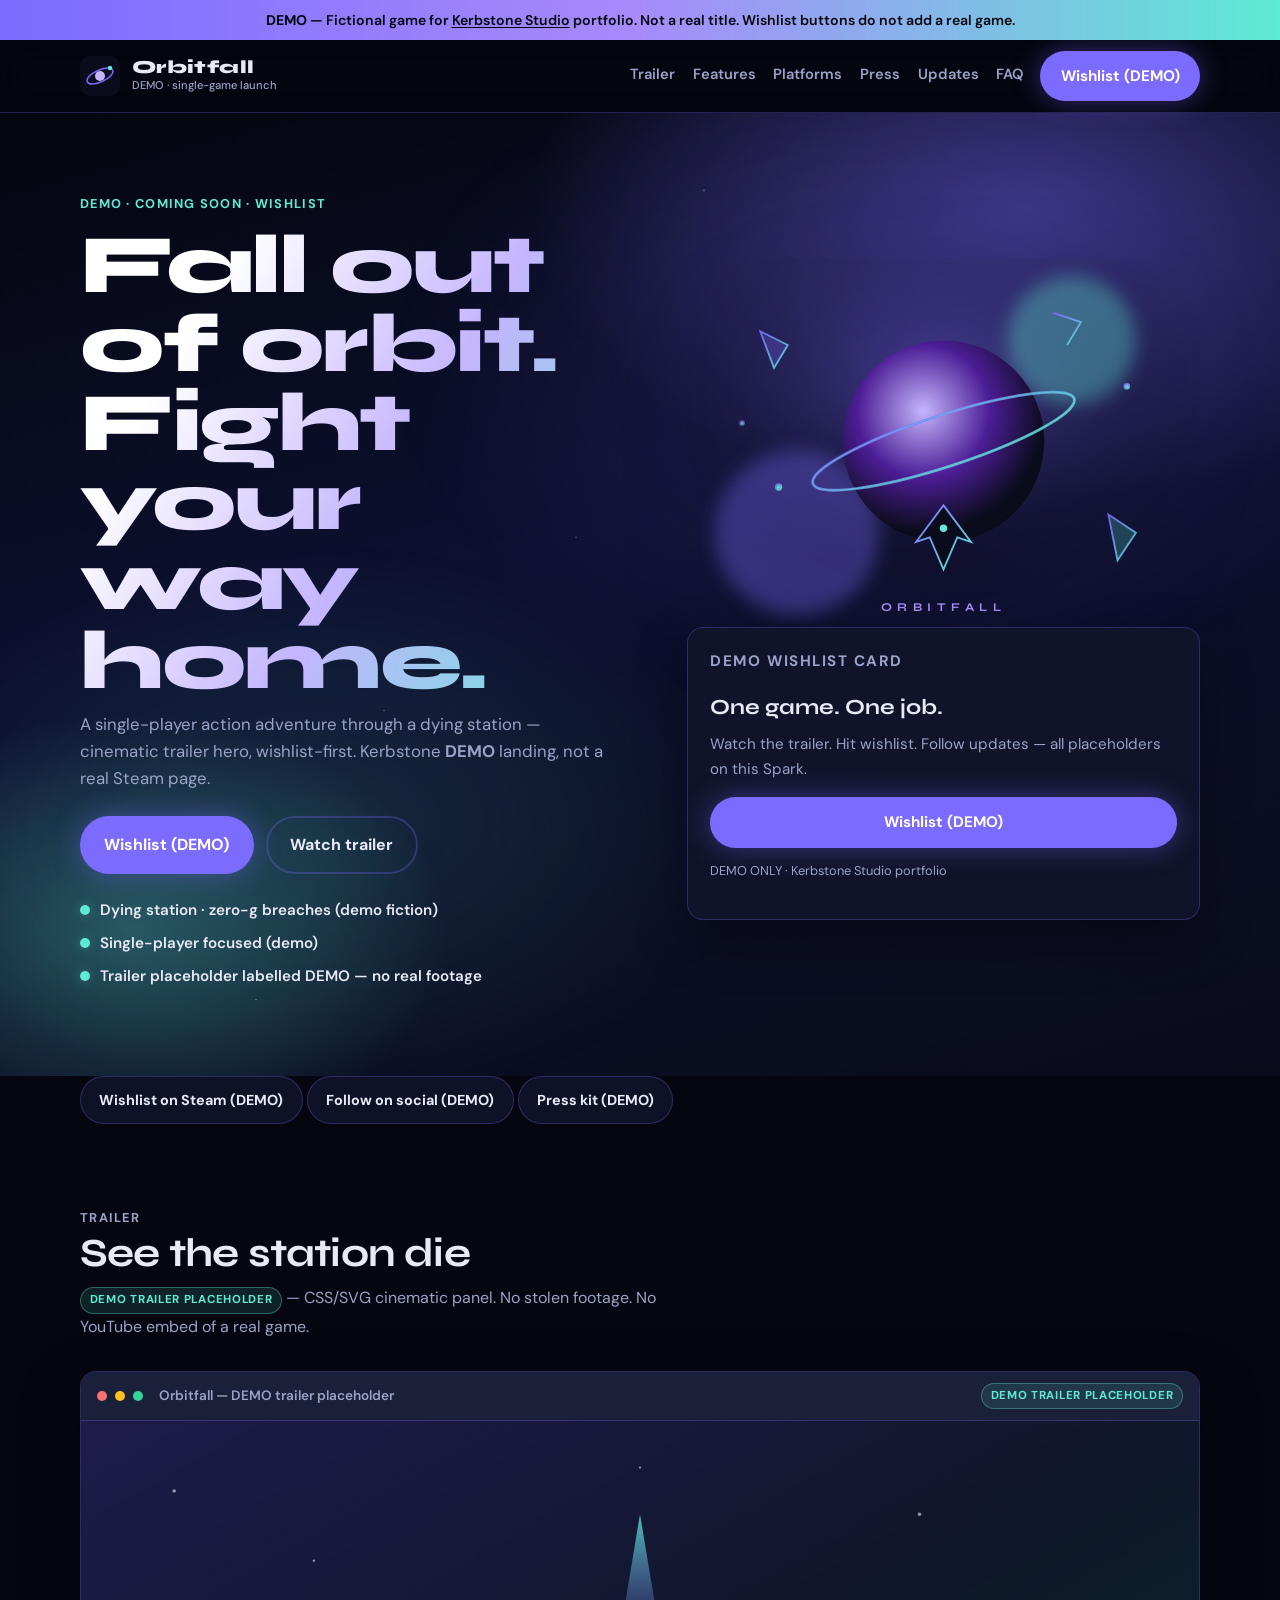
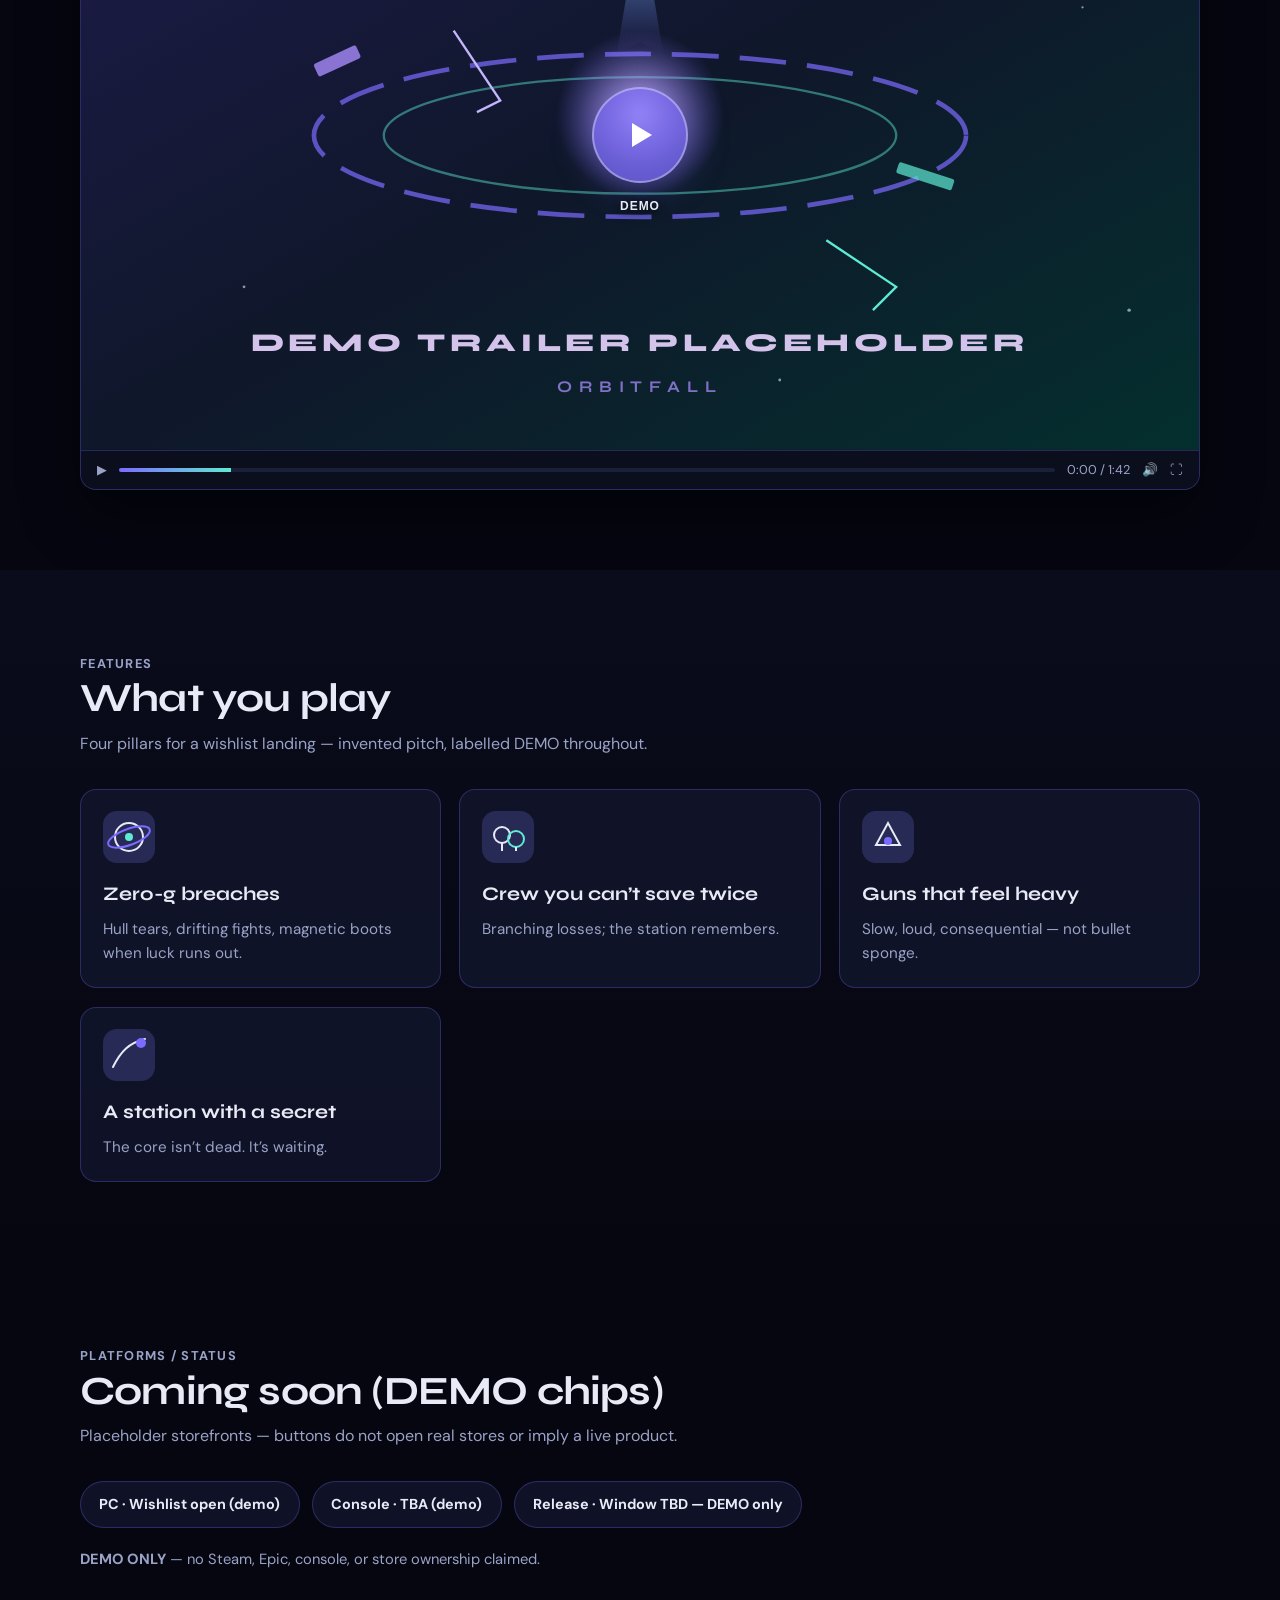
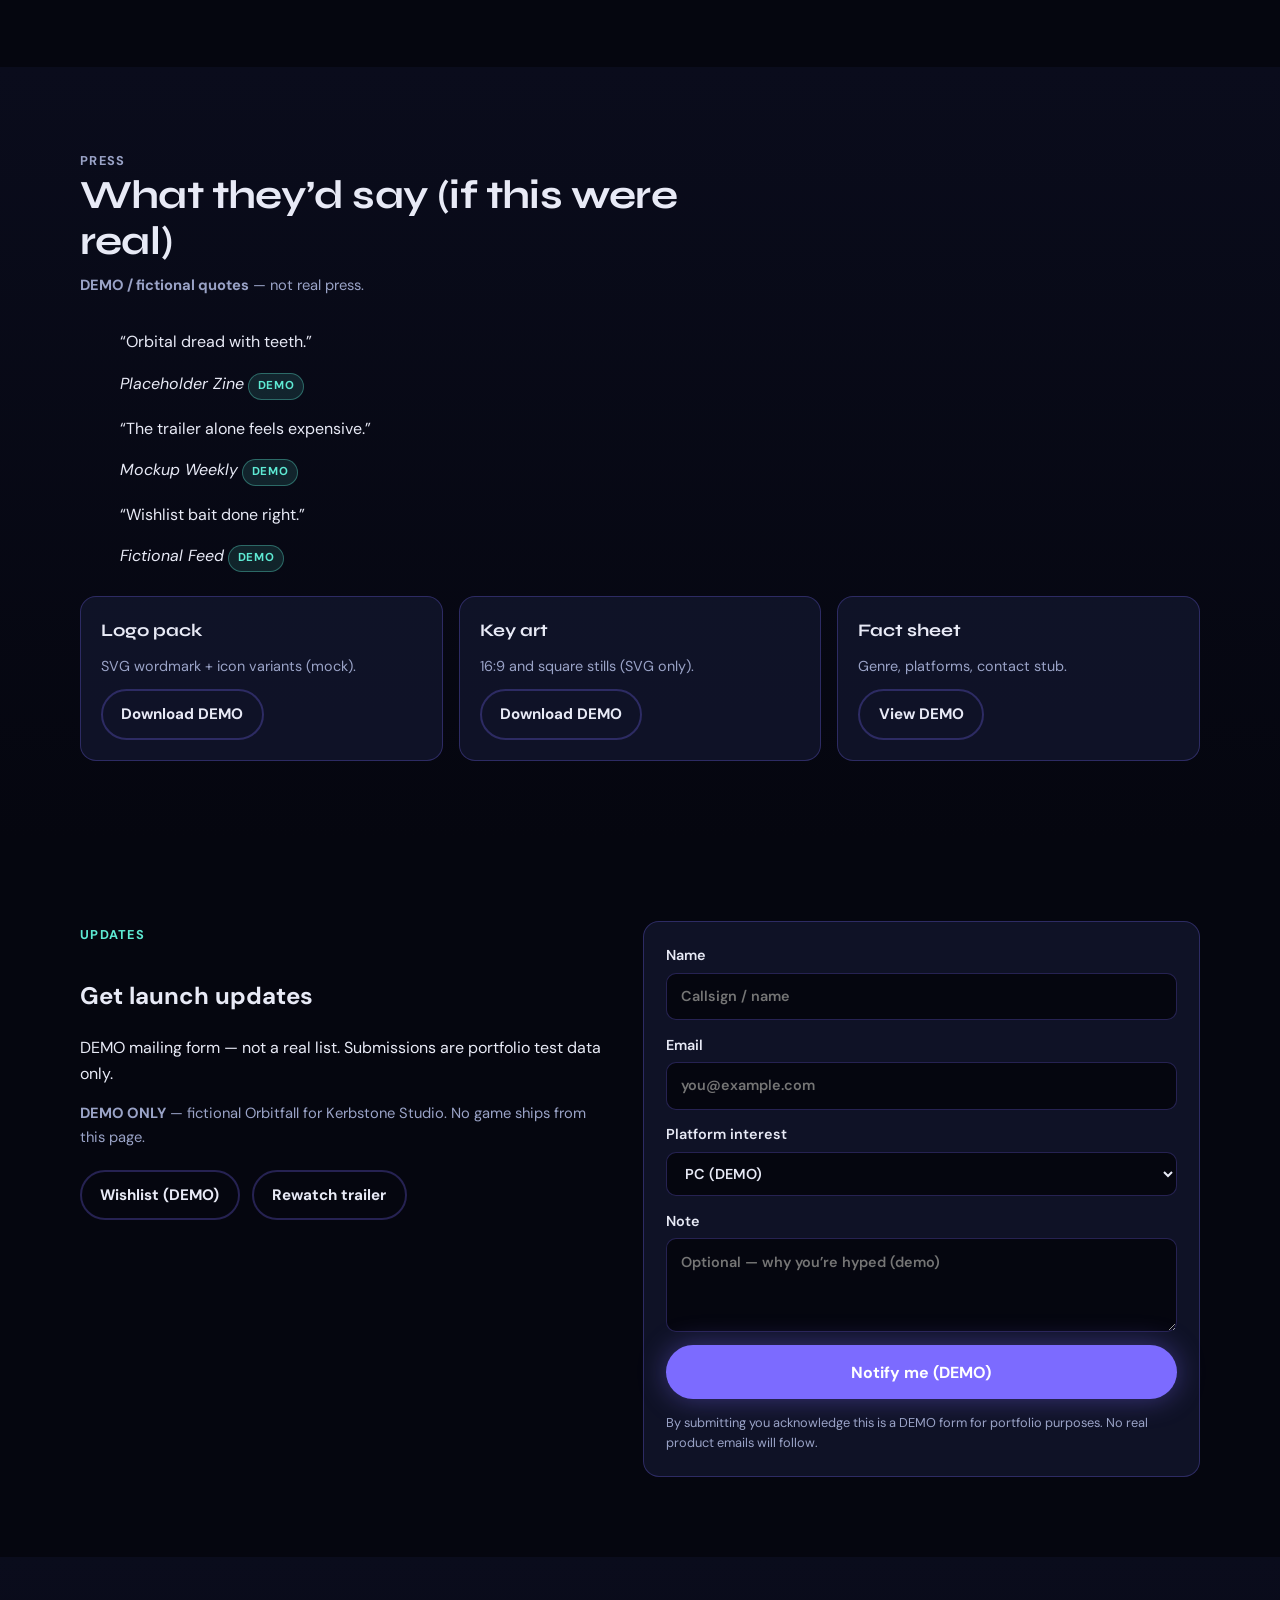
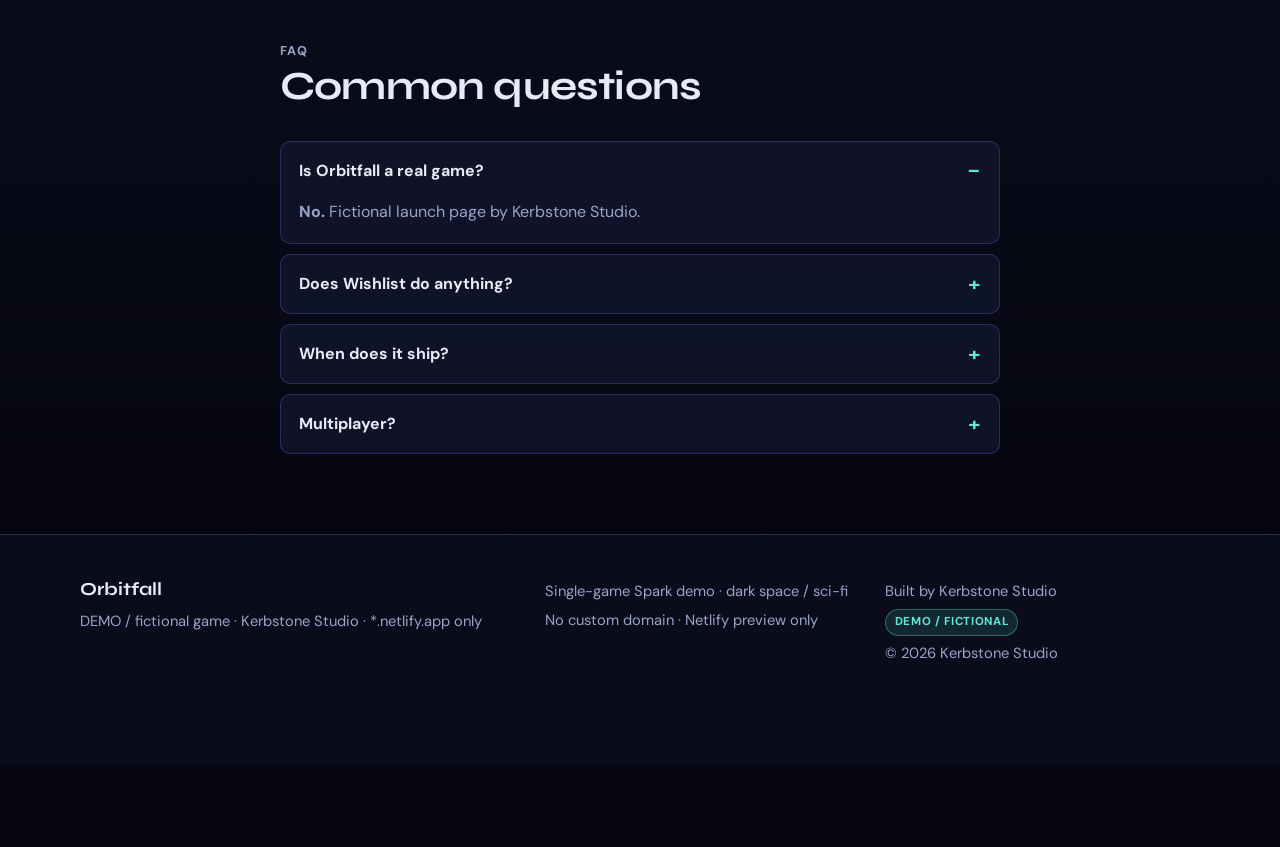
==== index.html @ 5f206c72 "Initial DEMO Spark: orbitfall (fictional game site) Kerbstone Studio portfolio DEMO ONLY — not a rea" ====
<!DOCTYPE html>
<html lang="en-GB">
<head>
  <meta charset="UTF-8" />
  <meta name="viewport" content="width=device-width, initial-scale=1" />
  <meta name="description" content="DEMO — fictional game launch Spark. Cinematic hero, wishlist CTA. Not a real game." />
  <meta name="robots" content="noindex, nofollow" />
  <meta name="theme-color" content="#05060f" />
  <title>Orbitfall — DEMO wishlist landing | Kerbstone Studio</title>
  <link rel="preconnect" href="https://fonts.googleapis.com" />
  <link rel="preconnect" href="https://fonts.gstatic.com" crossorigin />
  <link href="https://fonts.googleapis.com/css2?family=Syne:wght@600;700;800&family=DM+Sans:ital,opsz,wght@0,9..40,400;0,9..40,500;0,9..40,600;0,9..40,700;1,9..40,400&display=swap" rel="stylesheet" />
  <link rel="stylesheet" href="styles.css" />
</head>
<body>
  <a class="skip-link" href="#main">Skip to content</a>
  <div class="demo-banner" role="status">
    <strong>DEMO</strong> — Fictional game for <em>Kerbstone Studio</em> portfolio. Not a real title. Wishlist buttons do not add a real game.
  </div>

  <header class="site-header">
    <div class="wrap header-inner">
      <a class="logo" href="#top" aria-label="Orbitfall home">
        <svg class="logo-mark" viewBox="0 0 40 40" width="40" height="40" aria-hidden="true">
          <rect width="40" height="40" rx="10" fill="#0a0c1c"/>
          <ellipse cx="20" cy="20" rx="14" ry="6" fill="none" stroke="#7c6bff" stroke-width="1.5" transform="rotate(-25 20 20)"/>
          <circle cx="20" cy="20" r="5" fill="#c4b5fd"/>
          <circle cx="30" cy="12" r="2.2" fill="#5eead4"/>
        </svg>
        <span>
          <span class="logo-name">Orbitfall</span>
          <span class="logo-tag">DEMO · single-game launch</span>
        </span>
      </a>
      <button class="nav-toggle" type="button" aria-expanded="false" aria-controls="primary-nav" aria-label="Menu">
        <span class="nav-toggle-bars" aria-hidden="true"><span></span><span></span><span></span></span>
      </button>
      <nav class="nav" id="primary-nav" aria-label="Primary">
        <a href="#trailer">Trailer</a>
        <a href="#features">Features</a>
        <a href="#platforms">Platforms</a>
        <a href="#press">Press</a>
        <a href="#wishlist">Updates</a>
        <a href="#faq">FAQ</a>
      </nav>
      <a class="btn btn-accent header-cta" href="#wishlist">Wishlist (DEMO)</a>
    </div>
  </header>

  <main id="main">
    <section class="hero" id="top">
      <div class="hero-stars" data-parallax="0.08" aria-hidden="true"></div>
      <div class="hero-nebula" data-parallax="0.18" aria-hidden="true"></div>
      <div class="wrap hero-grid">
        <div class="hero-copy reveal">
          <p class="eyebrow">DEMO · Coming soon · Wishlist</p>
          <h1>Fall out of orbit. Fight your way home.</h1>
          <p class="lede">A single-player action adventure through a dying station — cinematic trailer hero, wishlist-first. Kerbstone <strong>DEMO</strong> landing, not a real Steam page.</p>
          <div class="hero-actions">
            <a class="btn btn-accent btn-lg" href="javascript:void(0)">Wishlist (DEMO)</a>
            <a class="btn btn-ghost btn-lg" href="#trailer">Watch trailer</a>
          </div>
          <ul class="hero-points">
            <li>Dying station · zero-g breaches (demo fiction)</li>
            <li>Single-player focused (demo)</li>
            <li>Trailer placeholder labelled DEMO — no real footage</li>
          </ul>
        </div>
        <div class="hero-visual reveal">
          <div class="hero-keyart" aria-hidden="true">
            <svg class="hero-scene" viewBox="0 0 560 420" xmlns="http://www.w3.org/2000/svg">
              <defs>
                <linearGradient id="og" x1="0" y1="0" x2="1" y2="1">
                  <stop stop-color="#7c6bff"/><stop offset="1" stop-color="#5eead4"/>
                </linearGradient>
                <radialGradient id="oglow" cx="50%" cy="35%" r="55%">
                  <stop stop-color="#7c6bff" stop-opacity=".45"/><stop offset="1" stop-color="transparent"/>
                </radialGradient>
                <radialGradient id="planet" cx="40%" cy="35%" r="60%">
                  <stop stop-color="#c4b5fd"/><stop offset=".55" stop-color="#4c1d95"/><stop offset="1" stop-color="#0a0c1c"/>
                </radialGradient>
                <filter id="blur"><feGaussianBlur stdDeviation="10"/></filter>
              </defs>
              <rect width="560" height="420" fill="url(#oglow)"/>
              <g filter="url(#blur)" opacity=".35">
                <circle cx="420" cy="90" r="70" fill="#5eead4"/>
                <circle cx="120" cy="300" r="90" fill="#7c6bff"/>
              </g>
              <circle cx="280" cy="200" r="110" fill="url(#planet)"/>
              <ellipse cx="280" cy="200" rx="150" ry="28" fill="none" stroke="url(#og)" stroke-width="3" opacity=".85" transform="rotate(-18 280 200)"/>
              <ellipse cx="280" cy="200" rx="150" ry="28" fill="none" stroke="#5eead4" stroke-width="1" opacity=".4" transform="rotate(-18 280 200)"/>
              <g stroke="url(#og)" stroke-width="2" fill="none" opacity=".9">
                <path d="M80 80 L110 95 L95 120 Z" fill="#7c6bff" fill-opacity=".3"/>
                <path d="M460 280 L490 300 L470 330 Z" fill="#5eead4" fill-opacity=".25"/>
                <path d="M400 60 L430 70 L415 95" />
                <circle cx="100" cy="250" r="3" fill="#5eead4"/>
                <circle cx="480" cy="140" r="2.5" fill="#c4b5fd"/>
                <circle cx="60" cy="180" r="2" fill="#fff" opacity=".7"/>
              </g>
              <path d="M250 310 L280 270 L310 310 L295 305 L280 340 L265 305 Z" fill="#0a0c1c" stroke="url(#og)" stroke-width="2"/>
              <circle cx="280" cy="295" r="4" fill="#5eead4"/>
              <text x="280" y="385" text-anchor="middle" fill="#a78bfa" font-family="Syne,sans-serif" font-size="13" letter-spacing="6" font-weight="700">ORBITFALL</text>
            </svg>
          </div>
          <aside class="hero-card" aria-label="Wishlist card">
            <p class="card-label">DEMO wishlist card</p>
            <h2>One game. One job.</h2>
            <p>Watch the trailer. Hit wishlist. Follow updates — all placeholders on this Spark.</p>
            <a class="btn btn-accent btn-block" href="javascript:void(0)">Wishlist (DEMO)</a>
            <p class="card-note">DEMO ONLY · Kerbstone Studio portfolio</p>
          </aside>
        </div>
      </div>
    </section>

    <div class="wishlist-bar" role="navigation" aria-label="Wishlist shortcuts">
      <div class="wrap wishlist-bar-inner">
        <a class="chip" href="javascript:void(0)">Wishlist on Steam (DEMO)</a>
        <a class="chip" href="javascript:void(0)">Follow on social (DEMO)</a>
        <a class="chip" href="#press">Press kit (DEMO)</a>
      </div>
    </div>

    <section class="section section-trailer" id="trailer">
      <div class="wrap">
        <header class="section-head reveal">
          <p class="eyebrow">Trailer</p>
          <h2>See the station die</h2>
          <p><span class="demo-pill">DEMO trailer placeholder</span> — CSS/SVG cinematic panel. No stolen footage. No YouTube embed of a real game.</p>
        </header>
        <div class="trailer-player reveal" role="region" aria-label="DEMO trailer placeholder">
          <div class="trailer-chrome">
            <span class="trailer-dot" aria-hidden="true"></span>
            <span class="trailer-dot" aria-hidden="true"></span>
            <span class="trailer-dot" aria-hidden="true"></span>
            <span class="trailer-title">Orbitfall — DEMO trailer placeholder</span>
            <span class="demo-pill">DEMO trailer placeholder</span>
          </div>
          <div class="trailer-stage">
            <svg class="trailer-art" viewBox="0 0 960 540" xmlns="http://www.w3.org/2000/svg" aria-hidden="true">
              <defs>
                <linearGradient id="tg" x1="0" y1="0" x2="1" y2="1">
                  <stop stop-color="#1e1b4b"/><stop offset=".5" stop-color="#0f172a"/><stop offset="1" stop-color="#042f2e"/>
                </linearGradient>
                <linearGradient id="beam" x1="0" y1="0" x2="0" y2="1">
                  <stop stop-color="#5eead4" stop-opacity=".8"/><stop offset="1" stop-color="#7c6bff" stop-opacity="0"/>
                </linearGradient>
                <radialGradient id="core" cx="50%" cy="40%" r="40%">
                  <stop stop-color="#e9d5ff" stop-opacity=".9"/><stop offset="1" stop-color="#7c6bff" stop-opacity="0"/>
                </radialGradient>
              </defs>
              <rect width="960" height="540" fill="url(#tg)"/>
              <g fill="#fff" opacity=".55">
                <circle cx="80" cy="60" r="1.5"/><circle cx="200" cy="120" r="1"/><circle cx="720" cy="80" r="1.5"/>
                <circle cx="860" cy="160" r="1"/><circle cx="140" cy="400" r="1.2"/><circle cx="900" cy="420" r="1.5"/>
                <circle cx="480" cy="40" r="1"/><circle cx="600" cy="480" r="1.2"/>
              </g>
              <ellipse cx="480" cy="270" rx="280" ry="70" fill="none" stroke="#7c6bff" stroke-width="4" opacity=".7" stroke-dasharray="40 18"/>
              <ellipse cx="480" cy="270" rx="220" ry="50" fill="none" stroke="#5eead4" stroke-width="2" opacity=".45"/>
              <circle cx="480" cy="270" r="90" fill="url(#core)"/>
              <path d="M480 80 L500 200 L480 190 L460 200 Z" fill="url(#beam)"/>
              <path d="M320 180 L360 240 L340 250" fill="none" stroke="#c4b5fd" stroke-width="2"/>
              <path d="M640 360 L700 400 L680 420" fill="none" stroke="#5eead4" stroke-width="2"/>
              <rect x="200" y="200" width="40" height="12" rx="2" fill="#a78bfa" transform="rotate(-25 220 206)" opacity=".8"/>
              <rect x="700" y="300" width="50" height="10" rx="2" fill="#5eead4" transform="rotate(18 725 305)" opacity=".7"/>
              <text x="480" y="455" text-anchor="middle" fill="#e9d5ff" font-family="Syne,sans-serif" font-size="22" letter-spacing="4" font-weight="800" opacity=".9">DEMO TRAILER PLACEHOLDER</text>
              <text x="480" y="490" text-anchor="middle" fill="#a78bfa" font-family="Syne,sans-serif" font-size="14" letter-spacing="6" font-weight="700" opacity=".75">ORBITFALL</text>
            </svg>
            <button class="trailer-play" type="button" aria-label="Play DEMO trailer placeholder (no video)" data-trailer-play>
              <span class="play-icon" aria-hidden="true"></span>
              <span class="play-label">DEMO</span>
            </button>
            <div class="trailer-toast" hidden data-trailer-toast>DEMO trailer placeholder — no video loads.</div>
          </div>
          <div class="trailer-controls" aria-hidden="true">
            <span class="tc-btn">▶︎</span>
            <div class="tc-scrub"><div class="tc-fill"></div></div>
            <span class="tc-time">0:00 / 1:42</span>
            <span class="tc-vol">🔊</span>
            <span class="tc-fs">⛶</span>
          </div>
        </div>
      </div>
    </section>

    <section class="section section-alt" id="features">
      <div class="wrap">
        <header class="section-head reveal">
          <p class="eyebrow">Features</p>
          <h2>What you play</h2>
          <p>Four pillars for a wishlist landing — invented pitch, labelled DEMO throughout.</p>
        </header>
        <div class="feature-grid feature-grid-4">
          <article class="feature-card reveal">
            <div class="icon" aria-hidden="true">
              <svg viewBox="0 0 48 48" width="48" height="48"><circle cx="24" cy="24" r="14" fill="none" stroke="currentColor" stroke-width="2"/><ellipse cx="24" cy="24" rx="22" ry="8" fill="none" stroke="var(--accent)" stroke-width="2" transform="rotate(-20 24 24)"/><circle cx="24" cy="24" r="4" fill="var(--accent2)"/></svg>
            </div>
            <h3>Zero-g breaches</h3>
            <p>Hull tears, drifting fights, magnetic boots when luck runs out.</p>
          </article>
          <article class="feature-card reveal">
            <div class="icon" aria-hidden="true">
              <svg viewBox="0 0 48 48" width="48" height="48"><circle cx="18" cy="22" r="8" fill="none" stroke="currentColor" stroke-width="2"/><circle cx="32" cy="26" r="8" fill="none" stroke="var(--accent2)" stroke-width="2"/><path d="M18 30v8M32 34v4" stroke="currentColor" stroke-width="2"/></svg>
            </div>
            <h3>Crew you can’t save twice</h3>
            <p>Branching losses; the station remembers.</p>
          </article>
          <article class="feature-card reveal">
            <div class="icon" aria-hidden="true">
              <svg viewBox="0 0 48 48" width="48" height="48"><path d="M12 32 L24 10 L36 32 Z" fill="none" stroke="currentColor" stroke-width="2"/><circle cx="24" cy="28" r="4" fill="var(--accent)"/></svg>
            </div>
            <h3>Guns that feel heavy</h3>
            <p>Slow, loud, consequential — not bullet sponge.</p>
          </article>
          <article class="feature-card reveal">
            <div class="icon" aria-hidden="true">
              <svg viewBox="0 0 48 48" width="48" height="48"><path d="M8 36c8-16 16-24 32-28" fill="none" stroke="currentColor" stroke-width="2" stroke-linecap="round"/><circle cx="36" cy="12" r="5" fill="var(--accent)"/></svg>
            </div>
            <h3>A station with a secret</h3>
            <p>The core isn’t dead. It’s waiting.</p>
          </article>
        </div>
      </div>
    </section>

    <section class="section" id="platforms">
      <div class="wrap">
        <header class="section-head reveal">
          <p class="eyebrow">Platforms / status</p>
          <h2>Coming soon (DEMO chips)</h2>
          <p>Placeholder storefronts — buttons do not open real stores or imply a live product.</p>
        </header>
        <div class="platform-chips reveal" role="list">
          <a class="chip" role="listitem" href="javascript:void(0)" aria-disabled="true">PC · Wishlist open (demo)</a>
          <a class="chip" role="listitem" href="javascript:void(0)" aria-disabled="true">Console · TBA (demo)</a>
          <a class="chip" role="listitem" href="javascript:void(0)" aria-disabled="true">Release · Window TBD — DEMO only</a>
        </div>
        <p class="demo-note reveal" style="margin-top:1.25rem"><strong>DEMO ONLY</strong> — no Steam, Epic, console, or store ownership claimed.</p>
      </div>
    </section>

    <section class="section section-alt" id="press">
      <div class="wrap">
        <header class="section-head reveal">
          <p class="eyebrow">Press</p>
          <h2>What they’d say (if this were real)</h2>
          <p class="demo-note"><strong>DEMO / fictional quotes</strong> — not real press.</p>
        </header>
        <div class="quote-grid">
          <blockquote class="quote-card reveal">
            <p>“Orbital dread with teeth.”</p>
            <footer><cite>Placeholder Zine</cite> <span class="demo-pill">DEMO</span></footer>
          </blockquote>
          <blockquote class="quote-card reveal">
            <p>“The trailer alone feels expensive.”</p>
            <footer><cite>Mockup Weekly</cite> <span class="demo-pill">DEMO</span></footer>
          </blockquote>
          <blockquote class="quote-card reveal">
            <p>“Wishlist bait done right.”</p>
            <footer><cite>Fictional Feed</cite> <span class="demo-pill">DEMO</span></footer>
          </blockquote>
        </div>
        <div class="press-cards" style="margin-top:1.5rem">
          <article class="press-card reveal">
            <h3>Logo pack</h3>
            <p>SVG wordmark + icon variants (mock).</p>
            <a class="btn btn-ghost" href="javascript:void(0)">Download DEMO</a>
          </article>
          <article class="press-card reveal">
            <h3>Key art</h3>
            <p>16:9 and square stills (SVG only).</p>
            <a class="btn btn-ghost" href="javascript:void(0)">Download DEMO</a>
          </article>
          <article class="press-card reveal">
            <h3>Fact sheet</h3>
            <p>Genre, platforms, contact stub.</p>
            <a class="btn btn-ghost" href="javascript:void(0)">View DEMO</a>
          </article>
        </div>
      </div>
    </section>

    <section class="section" id="wishlist">
      <div class="wrap contact-grid">
        <div class="reveal">
          <p class="eyebrow">Updates</p>
          <h2>Get launch updates</h2>
          <p>DEMO mailing form — not a real list. Submissions are portfolio test data only.</p>
          <p class="demo-note" style="margin-top:1rem"><strong>DEMO ONLY</strong> — fictional Orbitfall for Kerbstone Studio. No game ships from this page.</p>
          <div class="hero-actions" style="margin-top:1.25rem">
            <a class="btn btn-ghost" href="javascript:void(0)">Wishlist (DEMO)</a>
            <a class="btn btn-ghost" href="#trailer">Rewatch trailer</a>
          </div>
        </div>
        <form class="reveal" name="orbitfall-wishlist" method="POST" data-netlify="true" netlify-honeypot="bot-field" action="/thanks.html">
          <input type="hidden" name="form-name" value="orbitfall-wishlist" />
          <p class="honeypot"><label>Don’t fill this out: <input name="bot-field" tabindex="-1" autocomplete="off" /></label></p>
          <label>Name <input type="text" name="name" required autocomplete="name" placeholder="Callsign / name" /></label>
          <label>Email <input type="email" name="email" required autocomplete="email" placeholder="you@example.com" /></label>
          <label>Platform interest
            <select name="platform">
              <option value="pc">PC (DEMO)</option>
              <option value="console">Console (DEMO)</option>
              <option value="any">Any / undecided</option>
            </select>
          </label>
          <label>Note <textarea name="message" rows="3" placeholder="Optional — why you’re hyped (demo)"></textarea></label>
          <button class="btn btn-accent btn-lg btn-block" type="submit">Notify me (DEMO)</button>
          <p class="form-note">By submitting you acknowledge this is a DEMO form for portfolio purposes. No real product emails will follow.</p>
        </form>
      </div>
    </section>

    <section class="section section-alt" id="faq">
      <div class="wrap narrow">
        <header class="section-head reveal">
          <p class="eyebrow">FAQ</p>
          <h2>Common questions</h2>
        </header>
        <div class="faq-list">
          <details class="reveal" open>
            <summary>Is Orbitfall a real game?</summary>
            <p><strong>No.</strong> Fictional launch page by Kerbstone Studio.</p>
          </details>
          <details class="reveal">
            <summary>Does Wishlist do anything?</summary>
            <p>On this DEMO, no — buttons are placeholders.</p>
          </details>
          <details class="reveal">
            <summary>When does it ship?</summary>
            <p>Demo: TBA. Swap for a real window on a client build.</p>
          </details>
          <details class="reveal">
            <summary>Multiplayer?</summary>
            <p>Demo: single-player focused.</p>
          </details>
        </div>
      </div>
    </section>
  </main>

  <footer class="site-footer">
    <div class="wrap footer-inner">
      <div>
        <strong>Orbitfall</strong>
        <p>DEMO / fictional game · Kerbstone Studio · *.netlify.app only</p>
      </div>
      <div>
        <p>Single-game Spark demo · dark space / sci-fi</p>
        <p>No custom domain · Netlify preview only</p>
      </div>
      <div>
        <p>Built by Kerbstone Studio</p>
        <p><span class="demo-pill">DEMO / fictional</span></p>
        <p>&copy; <span data-year></span> Kerbstone Studio</p>
      </div>
    </div>
  </footer>

  <div class="mobile-call" role="region" aria-label="Quick CTAs">
    <a class="btn btn-accent" href="javascript:void(0)">Wishlist (DEMO)</a>
    <a class="btn btn-ghost" href="#trailer">Trailer</a>
  </div>
  <script src="script.js" defer></script>
</body>
</html>
---- styles.css ----
/* Orbitfall DEMO — Kerbstone Studio Spark · cinematic space/sci-fi launch */
:root {
  --bg: #05060f; --bg2: #0a0c1c; --surface: #12152b; --surface2: #1a1f3a;
  --text: #e8eaf6; --muted: #9aa3c7; --accent: #7c6bff; --accent2: #5eead4;
  --accent-ink: #05060f; --line: rgba(124,107,255,.28); --card: rgba(18,21,43,.88);
  --glow: rgba(124,107,255,.4); --glow2: rgba(94,234,212,.3);
  --display: 'Syne', system-ui, sans-serif; --body: 'DM Sans', system-ui, sans-serif;
  --radius: 16px; --radius-sm: 10px; --wrap: 1120px; --header-h: 72px;
  --ease: cubic-bezier(.22,1,.36,1);
}
*,*::before,*::after { box-sizing: border-box }
html { scroll-behavior: smooth }
@media (prefers-reduced-motion: reduce) {
  html { scroll-behavior: auto }
  *,*::before,*::after { animation-duration: .01ms !important; animation-iteration-count: 1 !important; transition-duration: .01ms !important }
  .reveal { opacity: 1 !important; transform: none !important }
  .hero-stars,.hero-nebula { transform: none !important }
}
body {
  margin: 0; font-family: var(--body); color: var(--text); background: var(--bg);
  line-height: 1.6; -webkit-font-smoothing: antialiased; padding-bottom: 80px;
}
img,svg { max-width: 100%; display: block }
a { color: var(--accent2); text-underline-offset: 3px }
a:hover { color: var(--accent) }
code { font-size: .88em; background: var(--surface2); padding: .1em .35em; border-radius: 4px }
.wrap { width: min(100% - 2rem, var(--wrap)); margin-inline: auto }
.narrow { width: min(100% - 2rem, 720px); margin-inline: auto }
.skip-link {
  position: absolute; left: -999px; top: 0; background: var(--accent); color: #fff;
  padding: .75rem 1rem; z-index: 1000; border-radius: 0 0 var(--radius-sm) 0; font-weight: 700;
}
.skip-link:focus { left: 0 }
.demo-banner {
  background: linear-gradient(90deg, var(--accent), #a78bfa 50%, var(--accent2));
  color: var(--accent-ink); text-align: center; padding: .55rem 1rem;
  font-size: .88rem; font-weight: 600; position: sticky; top: 0; z-index: 60;
}
.demo-banner em { font-style: normal; text-decoration: underline; text-underline-offset: 2px }
.demo-note { color: var(--muted); font-size: .92rem }
.demo-pill {
  display: inline-block; font-size: .72rem; font-weight: 700; letter-spacing: .06em;
  text-transform: uppercase; padding: .2rem .55rem; border-radius: 999px;
  background: rgba(94,234,212,.12); color: var(--accent2); border: 1px solid rgba(94,234,212,.35);
}
.site-header {
  position: sticky; top: 0; z-index: 50; backdrop-filter: blur(16px);
  background: color-mix(in srgb, var(--bg) 82%, transparent);
  border-bottom: 1px solid var(--line); transition: box-shadow .3s var(--ease);
}
.site-header.is-scrolled { box-shadow: 0 8px 40px rgba(124,107,255,.14) }
.header-inner { display: flex; align-items: center; gap: 1rem; min-height: var(--header-h) }
.logo { display: flex; align-items: center; gap: .75rem; text-decoration: none; color: var(--text) }
.logo-name { display: block; font-family: var(--display); font-weight: 800; font-size: 1.15rem; letter-spacing: .02em; line-height: 1.1 }
.logo-tag { display: block; font-size: .7rem; color: var(--muted); font-weight: 500 }
.nav { display: flex; gap: 1.1rem; margin-left: auto; align-items: center }
.nav a {
  color: var(--muted); text-decoration: none; font-weight: 600; font-size: .92rem;
  padding: .35rem 0; border-bottom: 2px solid transparent; transition: color .2s, border-color .2s;
}
.nav a:hover, .nav a:focus-visible { color: var(--text); border-bottom-color: var(--accent2) }
.nav-toggle {
  display: none; margin-left: auto; background: var(--surface2); border: 1px solid var(--line);
  color: var(--text); width: 44px; height: 44px; border-radius: var(--radius-sm); cursor: pointer;
  align-items: center; justify-content: center;
}
.nav-toggle:focus-visible { outline: 2px solid var(--accent); outline-offset: 2px }
.nav-toggle-bars { display: flex; flex-direction: column; gap: 5px; width: 18px }
.nav-toggle-bars span { display: block; height: 2px; background: var(--text); border-radius: 2px; transition: transform .25s var(--ease), opacity .2s }
.nav-toggle[aria-expanded="true"] .nav-toggle-bars span:nth-child(1) { transform: translateY(7px) rotate(45deg) }
.nav-toggle[aria-expanded="true"] .nav-toggle-bars span:nth-child(2) { opacity: 0 }
.nav-toggle[aria-expanded="true"] .nav-toggle-bars span:nth-child(3) { transform: translateY(-7px) rotate(-45deg) }
.header-cta { flex-shrink: 0 }
.btn {
  display: inline-flex; align-items: center; justify-content: center; gap: .5rem;
  font-family: var(--body); font-weight: 700; font-size: .95rem; text-decoration: none;
  padding: .7rem 1.15rem; border-radius: 999px; border: 2px solid transparent;
  cursor: pointer; transition: transform .2s var(--ease), box-shadow .2s, background .2s, color .2s, border-color .2s;
}
.btn:focus-visible { outline: 2px solid var(--accent2); outline-offset: 3px }
.btn:hover { transform: translateY(-1px) }
.btn-accent { background: var(--accent); color: #fff; box-shadow: 0 0 28px var(--glow) }
.btn-accent:hover { box-shadow: 0 8px 32px var(--glow); background: #8f80ff }
.btn-ghost { background: transparent; color: var(--text); border-color: var(--line) }
.btn-ghost:hover { border-color: var(--accent2); color: var(--accent2) }
.btn-block { width: 100% }
.btn-lg { padding: .9rem 1.4rem; font-size: 1rem }

/* Hero */
.hero {
  position: relative; overflow: hidden;
  padding: clamp(2.5rem, 6vw, 5rem) 0 clamp(3rem, 7vw, 5.5rem);
  background:
    radial-gradient(ellipse 70% 55% at 80% 10%, var(--glow), transparent 55%),
    radial-gradient(ellipse 50% 45% at 10% 85%, var(--glow2), transparent 50%),
    linear-gradient(165deg, var(--bg) 0%, #0d1030 45%, var(--bg2) 100%);
}
.hero-stars, .hero-nebula {
  position: absolute; inset: -10% 0; pointer-events: none; will-change: transform;
}
.hero-stars {
  opacity: .5;
  background-image:
    radial-gradient(1.5px 1.5px at 10% 20%, #fff, transparent),
    radial-gradient(1px 1px at 30% 60%, #fff, transparent),
    radial-gradient(1.5px 1.5px at 55% 15%, #c4b5fd, transparent),
    radial-gradient(1px 1px at 70% 40%, #fff, transparent),
    radial-gradient(1.5px 1.5px at 85% 75%, #5eead4, transparent),
    radial-gradient(1px 1px at 20% 85%, #fff, transparent),
    radial-gradient(1px 1px at 45% 45%, #fff, transparent);
  background-size: 100% 100%;
}
.hero-nebula {
  opacity: .35;
  background:
    radial-gradient(ellipse 40% 30% at 70% 30%, rgba(124,107,255,.5), transparent),
    radial-gradient(ellipse 35% 25% at 25% 70%, rgba(94,234,212,.35), transparent);
}
.hero-grid { position: relative; display: grid; gap: 2.5rem; align-items: center; grid-template-columns: 1.05fr .95fr }
.eyebrow {
  display: inline-flex; align-items: center; gap: .5rem; font-size: .8rem; font-weight: 700;
  letter-spacing: .1em; text-transform: uppercase; color: var(--accent2); margin: 0 0 .75rem;
}
.hero h1 {
  font-family: var(--display); font-weight: 800; font-size: clamp(3rem, 8vw, 5.2rem);
  line-height: .95; letter-spacing: -0.03em; margin: 0 0 .65rem;
  background: linear-gradient(120deg, #fff 20%, #c4b5fd 55%, var(--accent2));
  -webkit-background-clip: text; background-clip: text; color: transparent;
}
.tagline {
  font-family: var(--display); font-weight: 600; font-size: clamp(1.15rem, 2.5vw, 1.45rem);
  color: var(--text); margin: 0 0 1rem; letter-spacing: -.01em;
}
.lede { font-size: 1.05rem; color: var(--muted); margin: 0 0 1.5rem; max-width: 44ch }
.hero-actions { display: flex; flex-wrap: wrap; gap: .75rem; margin-bottom: 1.5rem }
.hero-points { list-style: none; padding: 0; margin: 0; display: grid; gap: .55rem }
.hero-points li { display: flex; align-items: center; gap: .6rem; font-weight: 600; font-size: .95rem }
.hero-points li::before {
  content: ""; width: 10px; height: 10px; border-radius: 50%; background: var(--accent2);
  box-shadow: 0 0 12px var(--glow2); flex-shrink: 0;
}
.hero-visual { position: relative }
.hero-scene { width: 100%; height: auto; filter: drop-shadow(0 24px 50px rgba(0,0,0,.45)) }
.hero-card {
  margin-top: -1rem; background: var(--card); border: 1px solid var(--line);
  border-radius: var(--radius); padding: 1.35rem 1.4rem;
  box-shadow: 0 20px 50px rgba(0,0,0,.35); backdrop-filter: blur(12px);
}
.card-label { font-size: .72rem; font-weight: 700; letter-spacing: .1em; text-transform: uppercase; color: var(--accent2); margin: 0 0 .4rem }
.hero-card h2 { font-family: var(--display); font-size: 1.35rem; margin: 0 0 .5rem }
.hero-card p { color: var(--muted); margin: 0 0 1rem; font-size: .95rem }
.card-note { margin-top: .85rem !important; font-size: .8rem !important }

/* Sections */
.section { padding: clamp(3rem, 7vw, 5rem) 0 }
.section-alt { background: linear-gradient(180deg, var(--bg2), var(--bg)) }
.section-head { margin-bottom: 2rem; max-width: 40rem }
.section-head h2 {
  font-family: var(--display); font-size: clamp(1.75rem, 3.5vw, 2.5rem);
  margin: 0 0 .6rem; letter-spacing: -0.02em; line-height: 1.15;
}
.section-head p { color: var(--muted); margin: 0 }

/* Trailer */
.trailer-player {
  background: var(--card); border: 1px solid var(--line); border-radius: var(--radius);
  overflow: hidden; box-shadow: 0 24px 60px rgba(0,0,0,.35);
}
.trailer-chrome {
  display: flex; align-items: center; gap: .5rem; padding: .65rem 1rem;
  background: var(--surface2); border-bottom: 1px solid var(--line); flex-wrap: wrap;
}
.trailer-dot { width: 10px; height: 10px; border-radius: 50%; background: #334155 }
.trailer-dot:nth-child(1) { background: #f87171 }
.trailer-dot:nth-child(2) { background: #fbbf24 }
.trailer-dot:nth-child(3) { background: #34d399 }
.trailer-title { margin-left: .5rem; font-size: .85rem; font-weight: 600; color: var(--muted); flex: 1 }
.trailer-stage { position: relative; aspect-ratio: 16 / 9; background: #020617 }
.trailer-art { width: 100%; height: 100%; object-fit: cover }
.trailer-play {
  position: absolute; inset: 0; margin: auto; width: 96px; height: 96px;
  border-radius: 50%; border: 2px solid rgba(255,255,255,.35);
  background: color-mix(in srgb, var(--accent) 70%, transparent);
  color: #fff; cursor: pointer; display: grid; place-items: center;
  box-shadow: 0 0 40px var(--glow); transition: transform .2s var(--ease), box-shadow .2s;
  backdrop-filter: blur(6px);
}
.trailer-play:hover { transform: scale(1.06); box-shadow: 0 0 56px var(--glow) }
.trailer-play:focus-visible { outline: 2px solid var(--accent2); outline-offset: 4px }
.play-icon {
  width: 0; height: 0; border-style: solid;
  border-width: 12px 0 12px 20px; border-color: transparent transparent transparent #fff;
  margin-left: 4px; grid-row: 1; grid-column: 1;
}
.play-label {
  position: absolute; bottom: -2rem; left: 50%; transform: translateX(-50%);
  font-size: .75rem; font-weight: 700; letter-spacing: .08em; text-transform: uppercase;
  white-space: nowrap; color: var(--text); text-shadow: 0 2px 8px #000;
}
.trailer-toast {
  position: absolute; left: 50%; bottom: 1.25rem; transform: translateX(-50%);
  background: rgba(5,6,15,.92); border: 1px solid var(--line); color: var(--text);
  padding: .65rem 1rem; border-radius: 999px; font-size: .85rem; font-weight: 600;
  white-space: nowrap; max-width: calc(100% - 2rem); z-index: 2;
}
.trailer-toast[hidden] { display: none }
.trailer-controls {
  display: flex; align-items: center; gap: .75rem; padding: .55rem 1rem;
  background: #0b0e1c; border-top: 1px solid var(--line); font-size: .8rem; color: var(--muted);
}
.tc-scrub { flex: 1; height: 4px; background: var(--surface2); border-radius: 999px; overflow: hidden }
.tc-fill { width: 12%; height: 100%; background: linear-gradient(90deg, var(--accent), var(--accent2)) }

/* Features */
.feature-grid { display: grid; grid-template-columns: repeat(3, 1fr); gap: 1.15rem }
.feature-card {
  background: var(--card); border: 1px solid var(--line); border-radius: var(--radius);
  padding: 1.35rem; transition: transform .25s var(--ease), border-color .25s, box-shadow .25s;
}
.feature-card:hover { transform: translateY(-4px); border-color: var(--accent); box-shadow: 0 16px 40px rgba(0,0,0,.25) }
.feature-card .icon {
  width: 52px; height: 52px; border-radius: 14px; display: grid; place-items: center;
  background: color-mix(in srgb, var(--accent) 14%, var(--surface2)); color: var(--text); margin-bottom: 1rem;
}
.feature-card h3 { font-family: var(--display); font-size: 1.2rem; margin: 0 0 .45rem }
.feature-card p { margin: 0; color: var(--muted); font-size: .95rem }

/* Platforms */
.platform-chips { display: flex; flex-wrap: wrap; gap: .75rem }
.chip {
  display: inline-flex; align-items: center; padding: .7rem 1.15rem; border-radius: 999px;
  background: var(--card); border: 1px solid var(--line); color: var(--text);
  text-decoration: none; font-weight: 700; font-size: .9rem;
  transition: border-color .2s, box-shadow .2s, transform .2s var(--ease);
  cursor: default;
}
.chip:hover { border-color: var(--accent2); box-shadow: 0 0 20px var(--glow2); transform: translateY(-2px); color: var(--text) }
.chip-muted { opacity: .65 }

/* Press */
.press-grid { display: grid; grid-template-columns: .85fr 1.15fr; gap: 2rem; align-items: start }
.press-cards { display: grid; grid-template-columns: repeat(3, 1fr); gap: 1rem }
.press-card {
  background: var(--card); border: 1px solid var(--line); border-radius: var(--radius);
  padding: 1.25rem; display: flex; flex-direction: column; gap: .65rem;
}
.press-card h3 { font-family: var(--display); font-size: 1.1rem; margin: 0 }
.press-card p { margin: 0; color: var(--muted); font-size: .9rem; flex: 1 }
.press-card .btn { align-self: flex-start }

/* Form / FAQ / Footer */
.contact-grid { display: grid; grid-template-columns: 1fr 1.05fr; gap: 2rem; align-items: start }
form { display: grid; gap: .85rem; background: var(--card); border: 1px solid var(--line); border-radius: var(--radius); padding: 1.4rem }
label { display: grid; gap: .35rem; font-weight: 600; font-size: .9rem }
input, select, textarea {
  font: inherit; color: var(--text); background: var(--bg); border: 1px solid var(--line);
  border-radius: var(--radius-sm); padding: .7rem .85rem; width: 100%;
}
input:focus-visible, select:focus-visible, textarea:focus-visible { outline: 2px solid var(--accent); outline-offset: 1px; border-color: var(--accent) }
.honeypot { position: absolute; left: -10000px; height: 0; overflow: hidden }
.form-note { margin: 0; font-size: .8rem; color: var(--muted) }
.faq-list { display: grid; gap: .65rem }
.faq-list details { background: var(--card); border: 1px solid var(--line); border-radius: var(--radius-sm); padding: 0; overflow: hidden }
.faq-list summary {
  cursor: pointer; list-style: none; font-weight: 700; padding: 1rem 1.15rem;
  display: flex; justify-content: space-between; align-items: center; gap: 1rem;
}
.faq-list summary::-webkit-details-marker { display: none }
.faq-list summary::after { content: "+"; font-family: var(--display); font-size: 1.4rem; color: var(--accent2); line-height: 1 }
.faq-list details[open] summary::after { content: "–" }
.faq-list details p { margin: 0; padding: 0 1.15rem 1.1rem; color: var(--muted) }
.faq-list summary:focus-visible { outline: 2px solid var(--accent); outline-offset: -2px }
.site-footer { border-top: 1px solid var(--line); padding: 2.5rem 0 6rem; background: var(--bg2) }
.footer-inner { display: grid; grid-template-columns: 1.4fr 1fr 1fr; gap: 1.5rem; color: var(--muted); font-size: .92rem }
.footer-inner strong { color: var(--text); font-family: var(--display); font-size: 1.15rem }
.footer-inner p { margin: .35rem 0 }
.mobile-call {
  position: fixed; bottom: 0; left: 0; right: 0; z-index: 70; display: none;
  padding: .65rem .85rem calc(.65rem + env(safe-area-inset-bottom));
  background: color-mix(in srgb, var(--bg) 90%, transparent); backdrop-filter: blur(12px);
  border-top: 1px solid var(--line); gap: .65rem;
}
.mobile-call .btn { flex: 1 }
.reveal { opacity: 0; transform: translateY(18px); transition: opacity .7s var(--ease), transform .7s var(--ease) }
.reveal.is-in { opacity: 1; transform: none }
.thanks { padding: 4rem 0; text-align: center; min-height: 50vh }
.thanks h1 { font-family: var(--display); font-size: clamp(1.8rem, 4vw, 2.6rem) }

@media (max-width: 960px) {
  .hero-grid, .press-grid, .contact-grid { grid-template-columns: 1fr }
  .feature-grid { grid-template-columns: 1fr 1fr }
  .press-cards { grid-template-columns: 1fr }
  .footer-inner { grid-template-columns: 1fr }
  .header-cta { display: none }
  .nav-toggle { display: inline-flex }
  .nav {
    position: fixed; inset: calc(var(--header-h) + 2.2rem) .75rem auto; display: none;
    flex-direction: column; align-items: stretch; gap: 0; margin: 0;
    background: var(--surface); border: 1px solid var(--line); border-radius: var(--radius);
    padding: .5rem; box-shadow: 0 20px 50px rgba(0,0,0,.4); z-index: 55;
  }
  .nav.is-open { display: flex }
  .nav a { padding: .85rem 1rem; border-bottom: 0; border-radius: var(--radius-sm) }
  .nav a:hover { background: var(--surface2) }
  .mobile-call { display: flex }
}
@media (max-width: 560px) {
  .feature-grid { grid-template-columns: 1fr }
  .hero h1 { font-size: clamp(2.6rem, 14vw, 3.4rem) }
  .trailer-play { width: 72px; height: 72px }
  .play-label { bottom: -1.75rem }
}

.faction-grid { display: grid; gap: 1.25rem; grid-template-columns: repeat(3, 1fr) }
.faction-card {
  padding: 1.75rem; background: var(--surface, #0e1a28); border: 1px solid var(--line); border-radius: var(--radius);
}
.faction-card.accent { border-color: var(--accent); box-shadow: 0 0 40px var(--glow, rgba(255,107,74,.4)) }
.faction-card h3 { font-family: var(--display); font-size: 1.35rem; margin: 0 0 .35rem }
.faction-card .tag { color: var(--accent2); font-size: .8rem; font-weight: 700; letter-spacing: .06em; text-transform: uppercase; margin: 0 0 .75rem }
.faction-card p { color: var(--muted); margin: 0 }
.table-wrap { overflow-x: auto; border: 1px solid var(--line); border-radius: var(--radius) }
.specs-table { width: 100%; border-collapse: collapse; font-size: .95rem }
.specs-table th, .specs-table td { padding: 1rem 1.25rem; text-align: left; border-bottom: 1px solid var(--line) }
.specs-table thead th { background: var(--surface, #0e1a28); font-family: var(--display); font-weight: 700 }
.specs-table tbody th { color: var(--accent2); font-weight: 700 }
.specs-table tbody tr:last-child th, .specs-table tbody tr:last-child td { border-bottom: 0 }
.visually-hidden {
  position: absolute; width: 1px; height: 1px; padding: 0; margin: -1px; overflow: hidden;
  clip: rect(0,0,0,0); white-space: nowrap; border: 0;
}
@media (max-width: 960px) { .faction-grid { grid-template-columns: 1fr } }
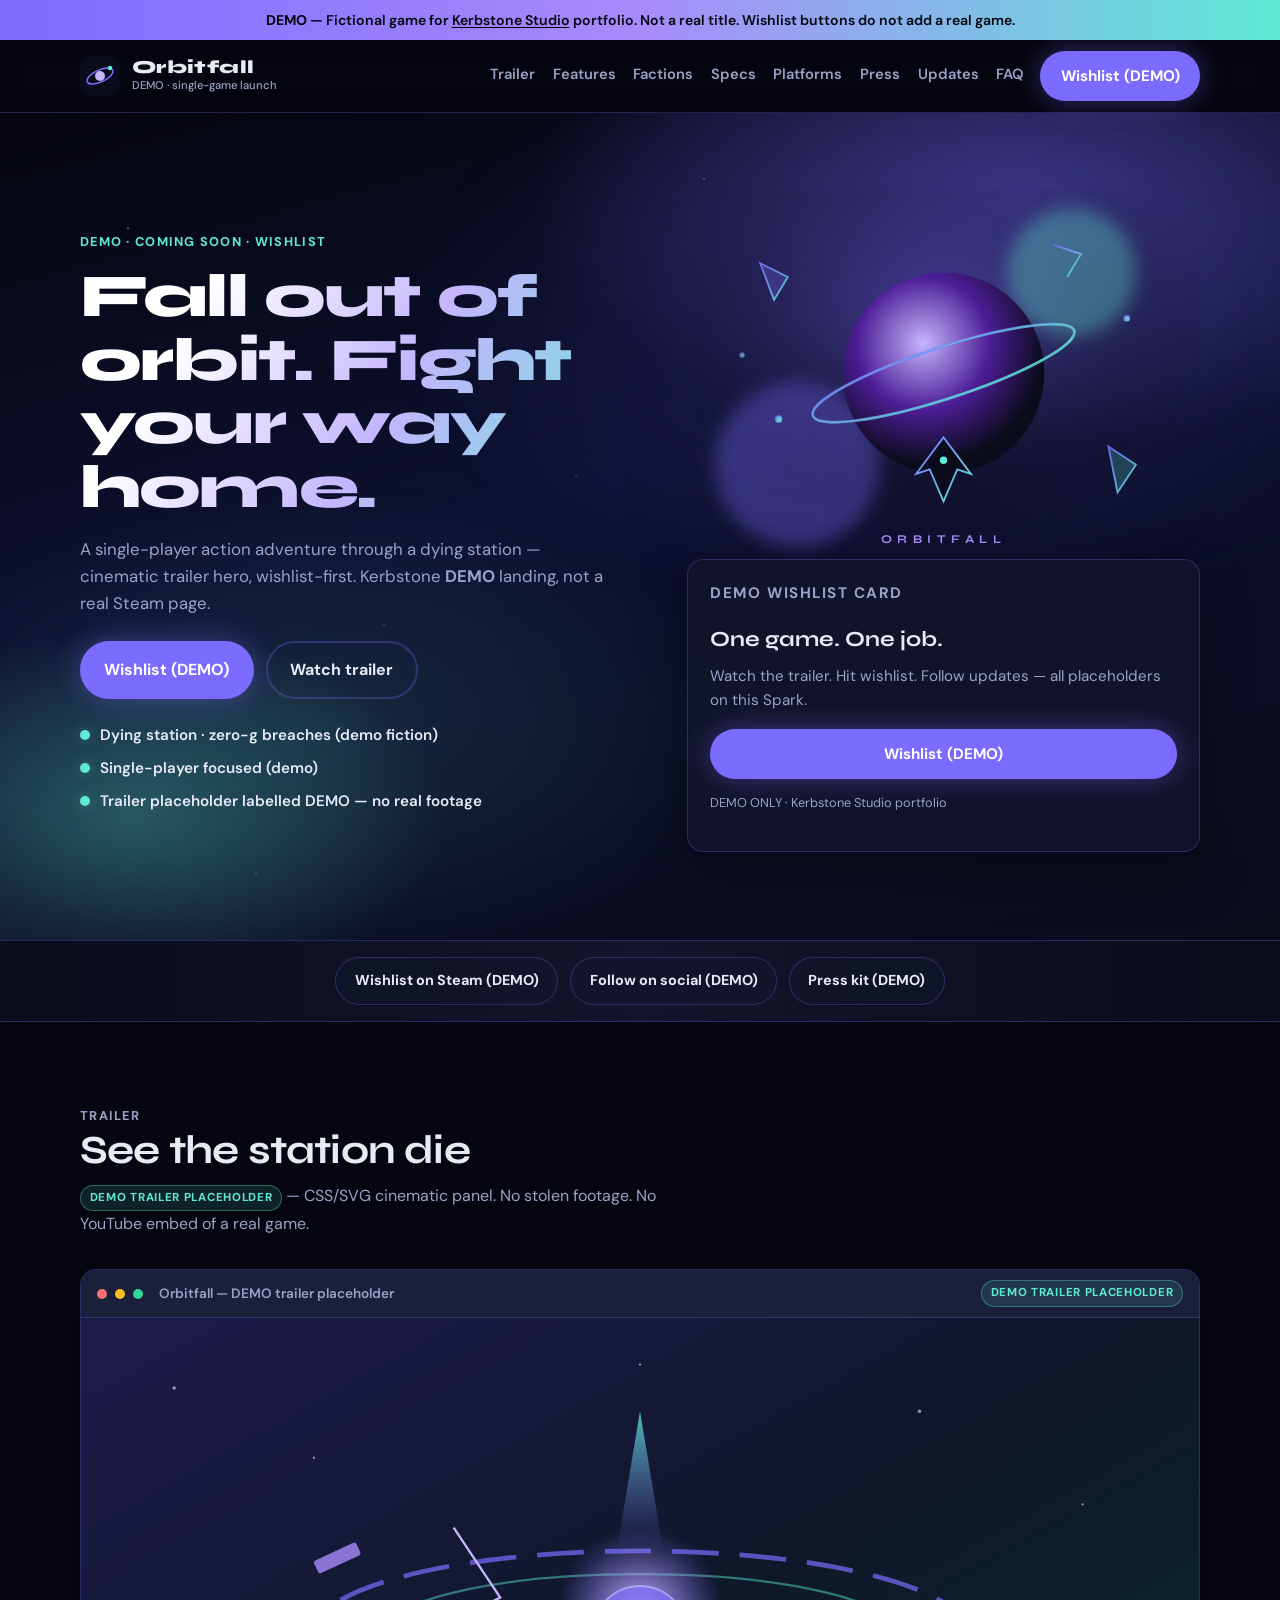
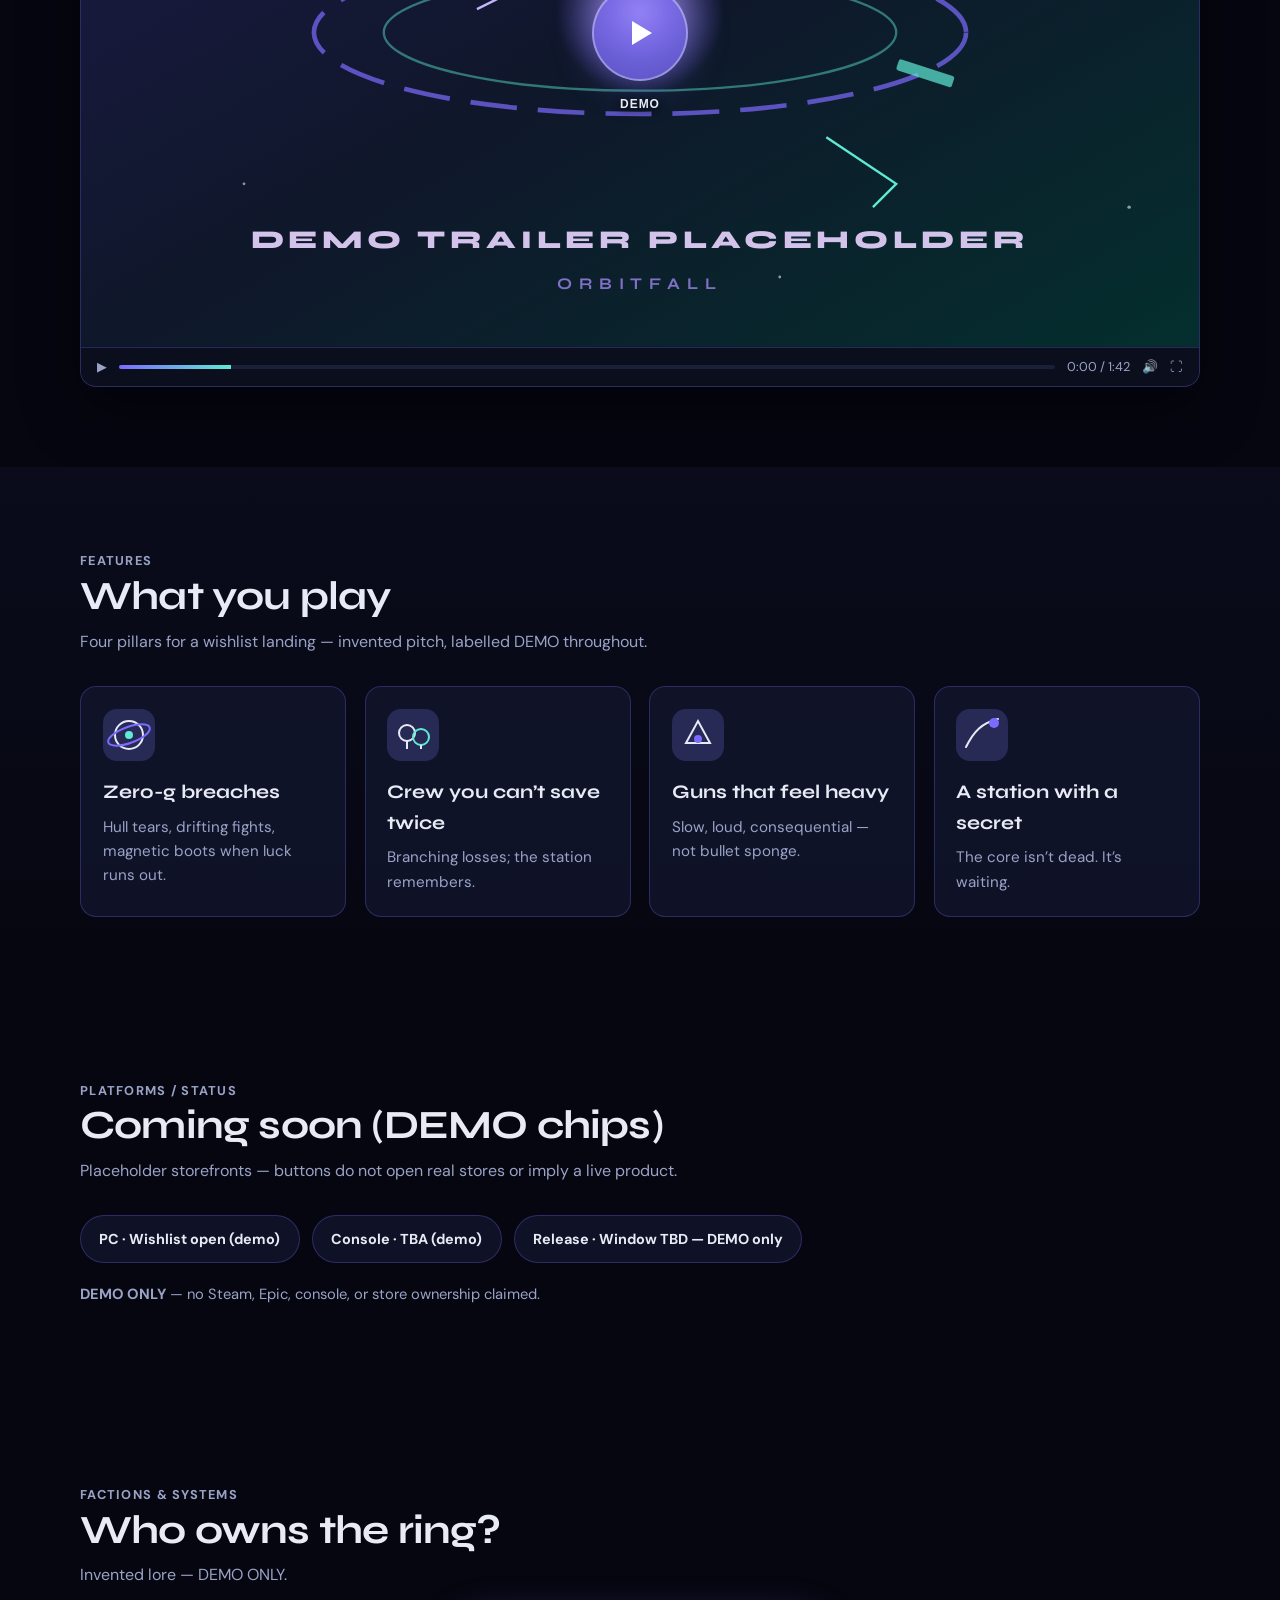
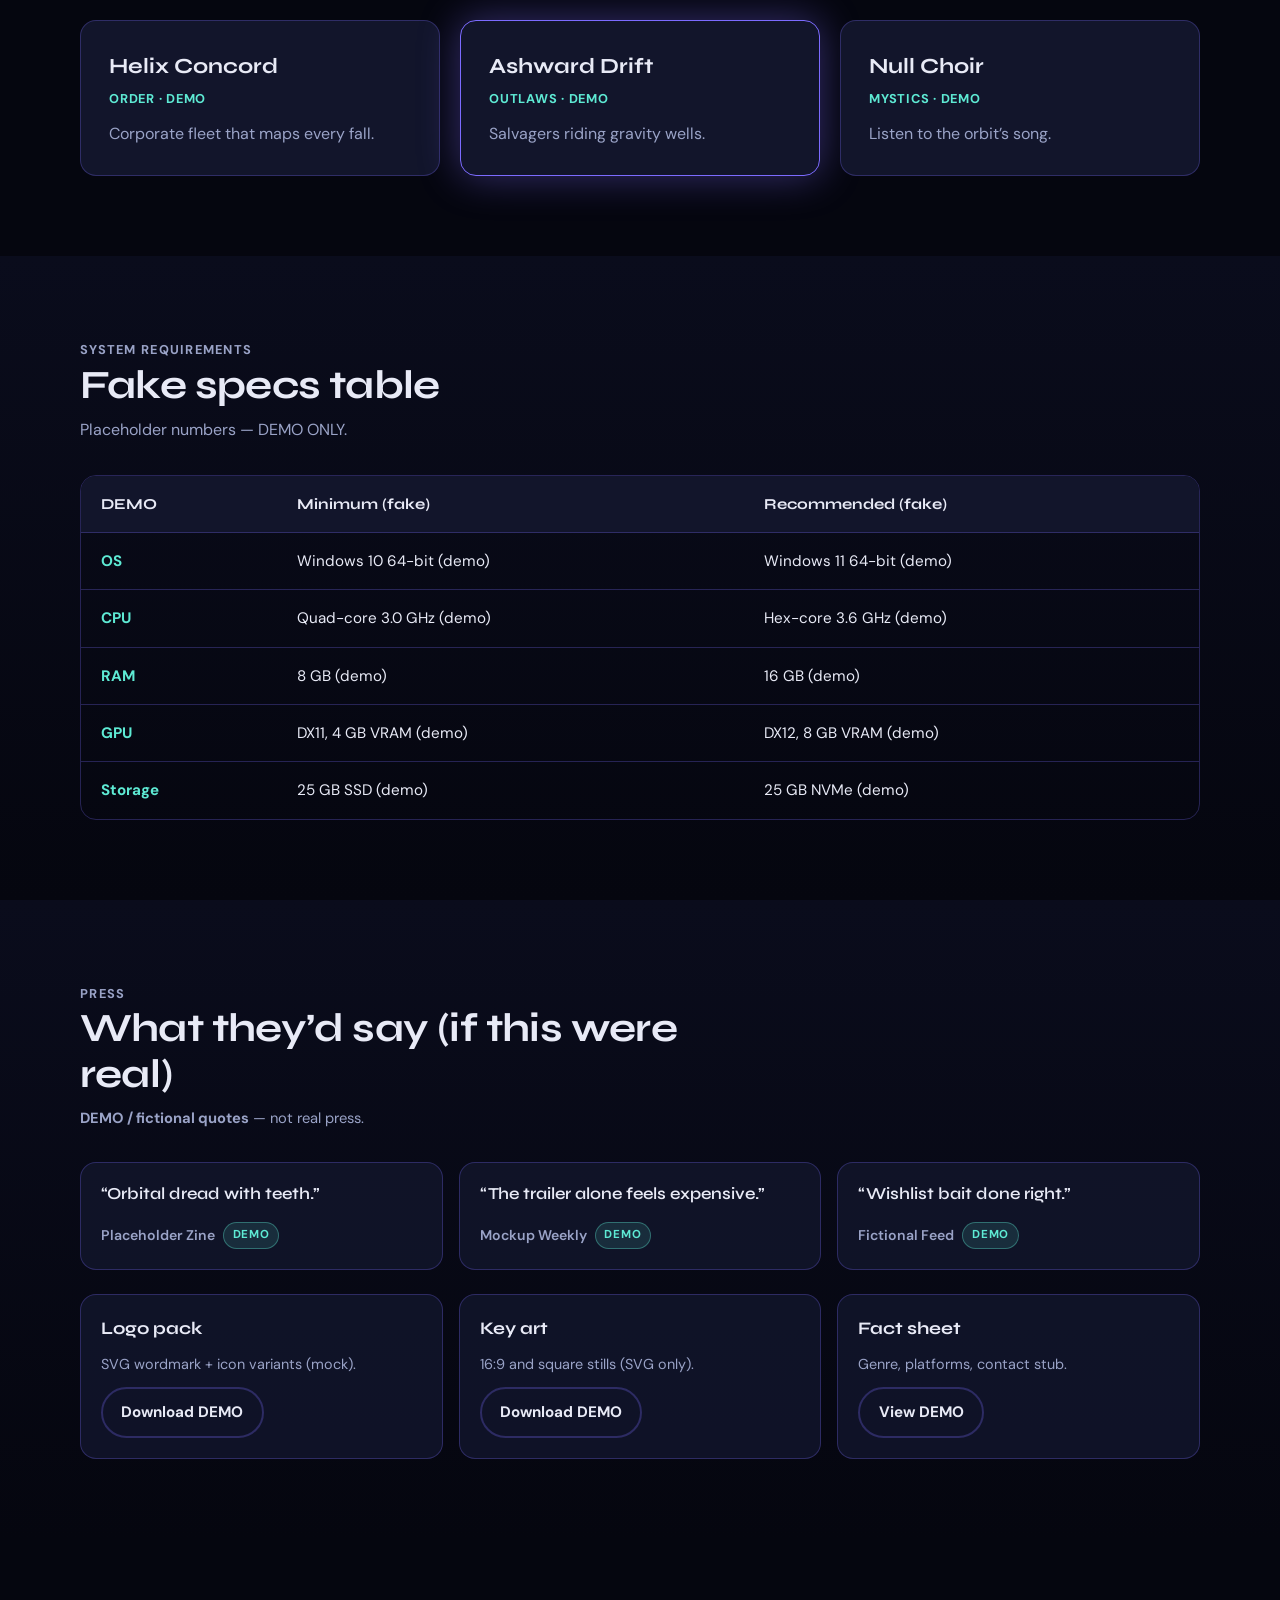
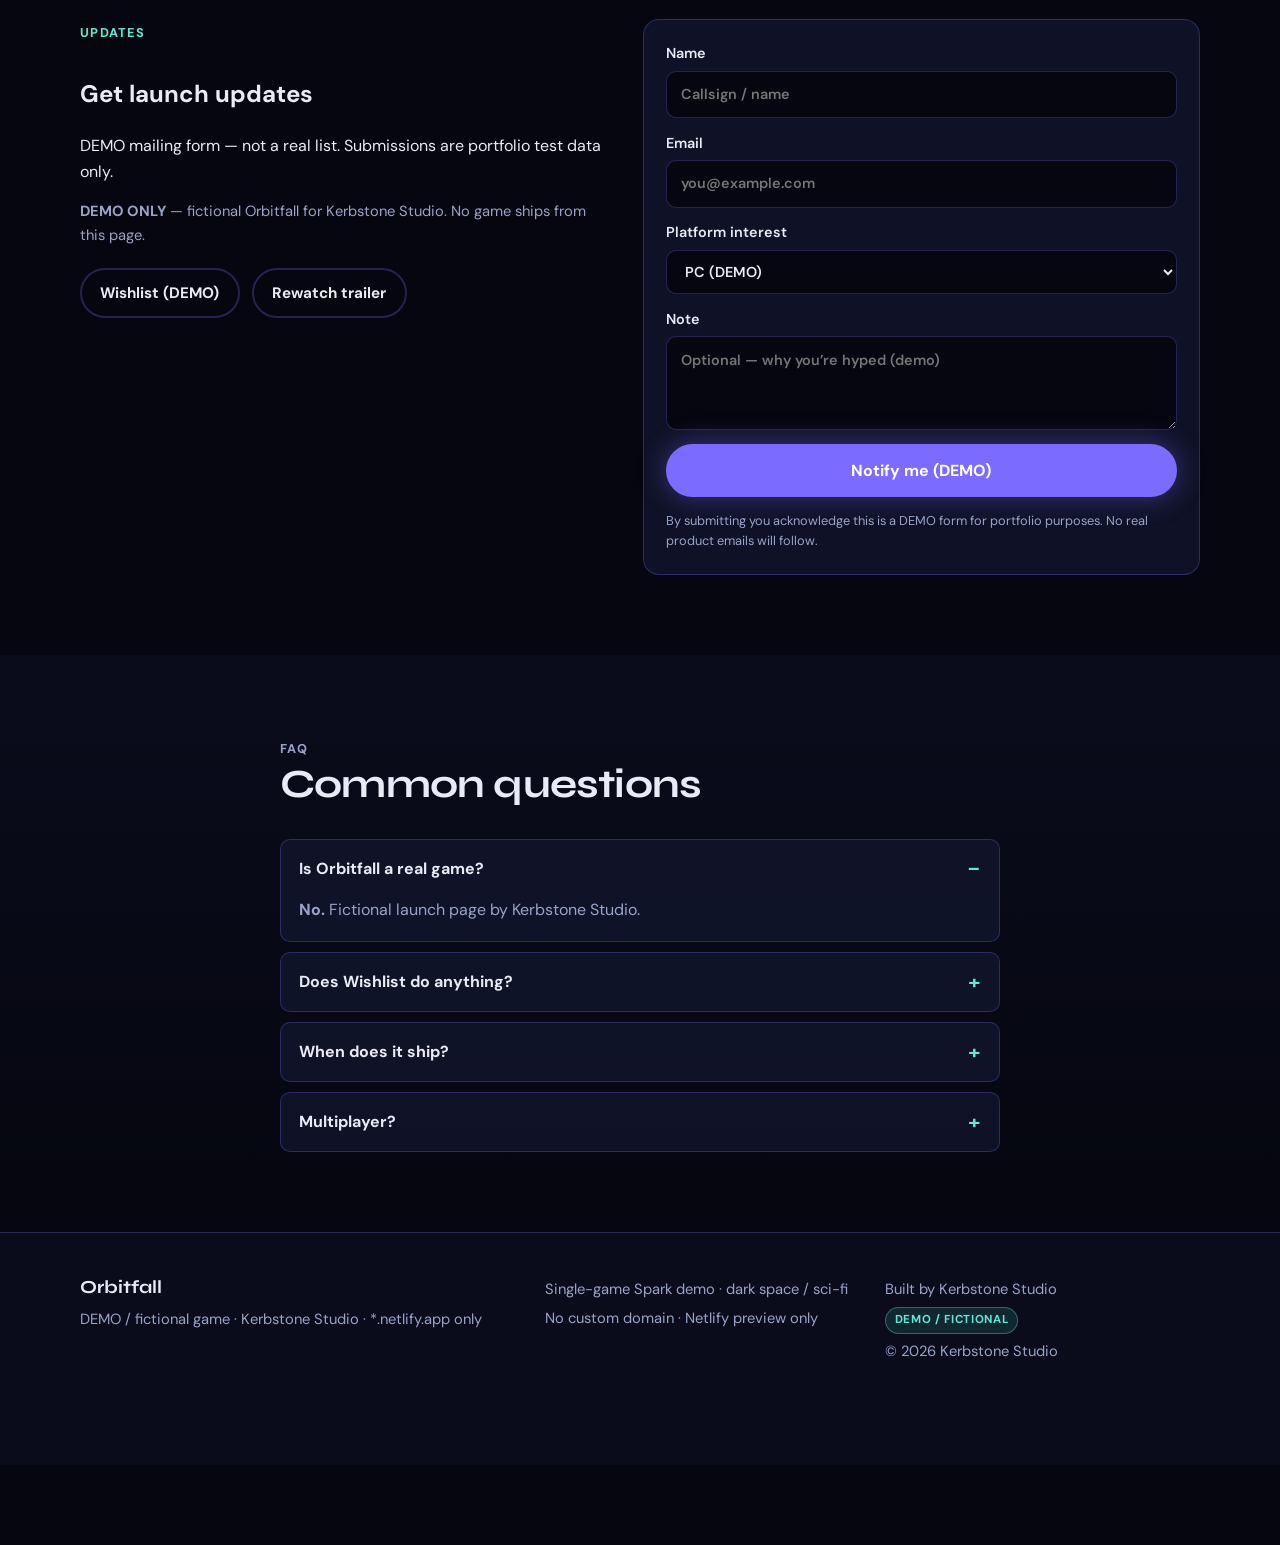
==== commit 44daa0af: "Restore brief gaps: team/factions/specs + DEMO labels" ====
--- a/index.html
+++ b/index.html
@@ -38,6 +38,8 @@
       <nav class="nav" id="primary-nav" aria-label="Primary">
         <a href="#trailer">Trailer</a>
         <a href="#features">Features</a>
+        <a href="#factions">Factions</a>
+        <a href="#specs">Specs</a>
         <a href="#platforms">Platforms</a>
         <a href="#press">Press</a>
         <a href="#wishlist">Updates</a>
@@ -239,7 +241,34 @@
       </div>
     </section>
 
-    <section class="section section-alt" id="press">
+    
+    <section class="section" id="factions">
+      <div class="wrap">
+        <header class="section-head reveal"><p class="eyebrow">Factions &amp; systems</p><h2>Who owns the ring?</h2><p>Invented lore — DEMO ONLY.</p></header>
+        <div class="faction-grid">
+          <article class="faction-card reveal"><h3>Helix Concord</h3><p class="tag">Order · DEMO</p><p>Corporate fleet that maps every fall.</p></article>
+          <article class="faction-card reveal accent"><h3>Ashward Drift</h3><p class="tag">Outlaws · DEMO</p><p>Salvagers riding gravity wells.</p></article>
+          <article class="faction-card reveal"><h3>Null Choir</h3><p class="tag">Mystics · DEMO</p><p>Listen to the orbit’s song.</p></article>
+        </div>
+      </div>
+    </section>
+    <section class="section section-alt" id="specs">
+      <div class="wrap">
+        <header class="section-head reveal"><p class="eyebrow">System requirements</p><h2>Fake specs table</h2><p>Placeholder numbers — DEMO ONLY.</p></header>
+        <div class="table-wrap reveal"><table class="specs-table">
+          <caption class="visually-hidden">Fictional Orbitfall DEMO system requirements</caption>
+          <thead><tr><th scope="col">DEMO</th><th scope="col">Minimum (fake)</th><th scope="col">Recommended (fake)</th></tr></thead>
+          <tbody>
+            <tr><th scope="row">OS</th><td>Windows 10 64-bit (demo)</td><td>Windows 11 64-bit (demo)</td></tr>
+            <tr><th scope="row">CPU</th><td>Quad-core 3.0 GHz (demo)</td><td>Hex-core 3.6 GHz (demo)</td></tr>
+            <tr><th scope="row">RAM</th><td>8 GB (demo)</td><td>16 GB (demo)</td></tr>
+            <tr><th scope="row">GPU</th><td>DX11, 4 GB VRAM (demo)</td><td>DX12, 8 GB VRAM (demo)</td></tr>
+            <tr><th scope="row">Storage</th><td>25 GB SSD (demo)</td><td>25 GB NVMe (demo)</td></tr>
+          </tbody>
+        </table></div>
+      </div>
+    </section>
+<section class="section section-alt" id="press">
       <div class="wrap">
         <header class="section-head reveal">
           <p class="eyebrow">Press</p>
--- a/styles.css
+++ b/styles.css
@@ -122,8 +122,8 @@
   letter-spacing: .1em; text-transform: uppercase; color: var(--accent2); margin: 0 0 .75rem;
 }
 .hero h1 {
-  font-family: var(--display); font-weight: 800; font-size: clamp(3rem, 8vw, 5.2rem);
-  line-height: .95; letter-spacing: -0.03em; margin: 0 0 .65rem;
+  font-family: var(--display); font-weight: 800; font-size: clamp(2.2rem, 5.5vw, 3.8rem);
+  line-height: 1.05; letter-spacing: -0.03em; margin: 0 0 1rem; max-width: 16ch;
   background: linear-gradient(120deg, #fff 20%, #c4b5fd 55%, var(--accent2));
   -webkit-background-clip: text; background-clip: text; color: transparent;
 }
@@ -211,8 +211,26 @@
 .tc-scrub { flex: 1; height: 4px; background: var(--surface2); border-radius: 999px; overflow: hidden }
 .tc-fill { width: 12%; height: 100%; background: linear-gradient(90deg, var(--accent), var(--accent2)) }
 
+
+/* Wishlist bar + fictional quotes */
+.wishlist-bar {
+  border-block: 1px solid var(--line);
+  background: linear-gradient(90deg, var(--bg2), var(--surface), var(--bg2));
+  padding: 1rem 0;
+}
+.wishlist-bar-inner { display: flex; flex-wrap: wrap; gap: .75rem; justify-content: center }
+.quote-grid { display: grid; grid-template-columns: repeat(3, 1fr); gap: 1rem }
+.quote-card {
+  margin: 0; background: var(--card); border: 1px solid var(--line); border-radius: var(--radius);
+  padding: 1.25rem; display: flex; flex-direction: column; gap: 1rem;
+}
+.quote-card p { margin: 0; font-size: 1.05rem; font-weight: 600; font-family: var(--display); line-height: 1.35 }
+.quote-card footer { display: flex; flex-wrap: wrap; align-items: center; gap: .5rem; margin-top: auto }
+.quote-card cite { font-style: normal; color: var(--muted); font-size: .88rem; font-weight: 600 }
+
 /* Features */
 .feature-grid { display: grid; grid-template-columns: repeat(3, 1fr); gap: 1.15rem }
+.feature-grid-4 { grid-template-columns: repeat(4, 1fr) }
 .feature-card {
   background: var(--card); border: 1px solid var(--line); border-radius: var(--radius);
   padding: 1.35rem; transition: transform .25s var(--ease), border-color .25s, box-shadow .25s;
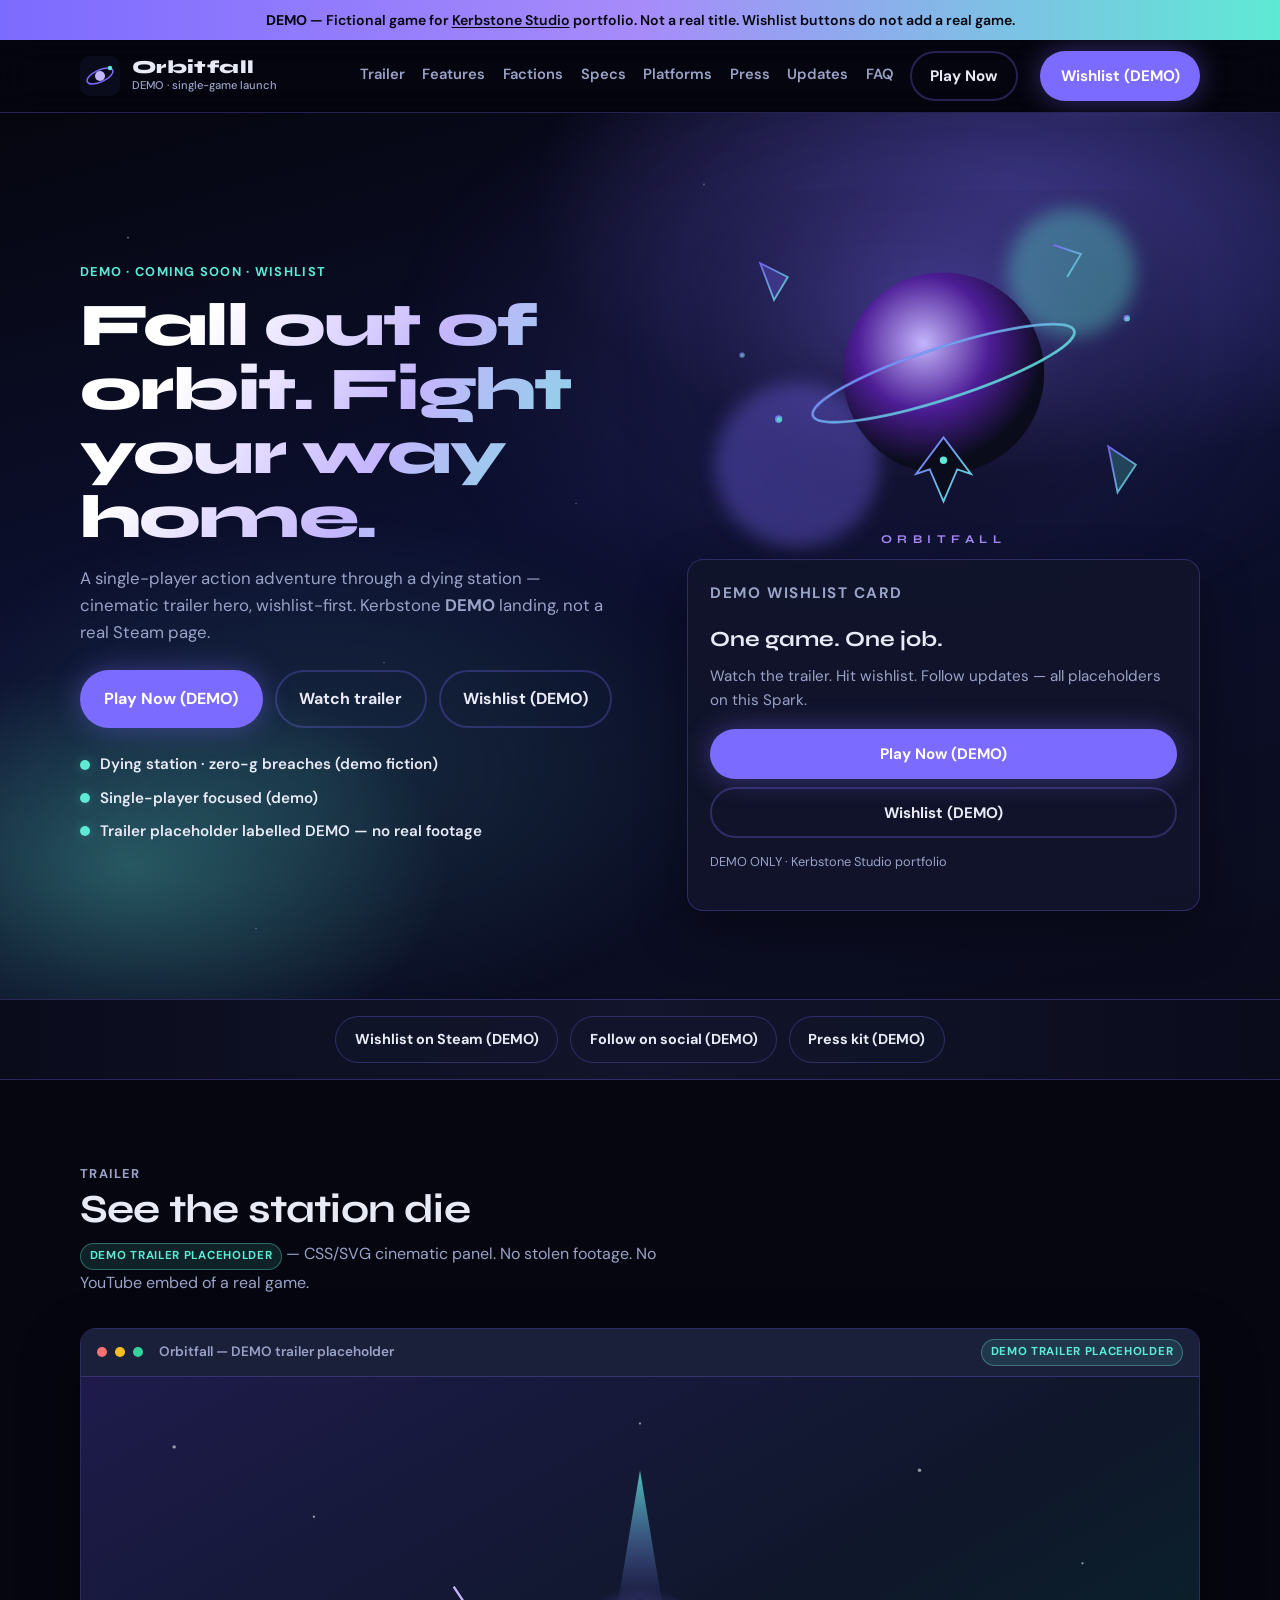
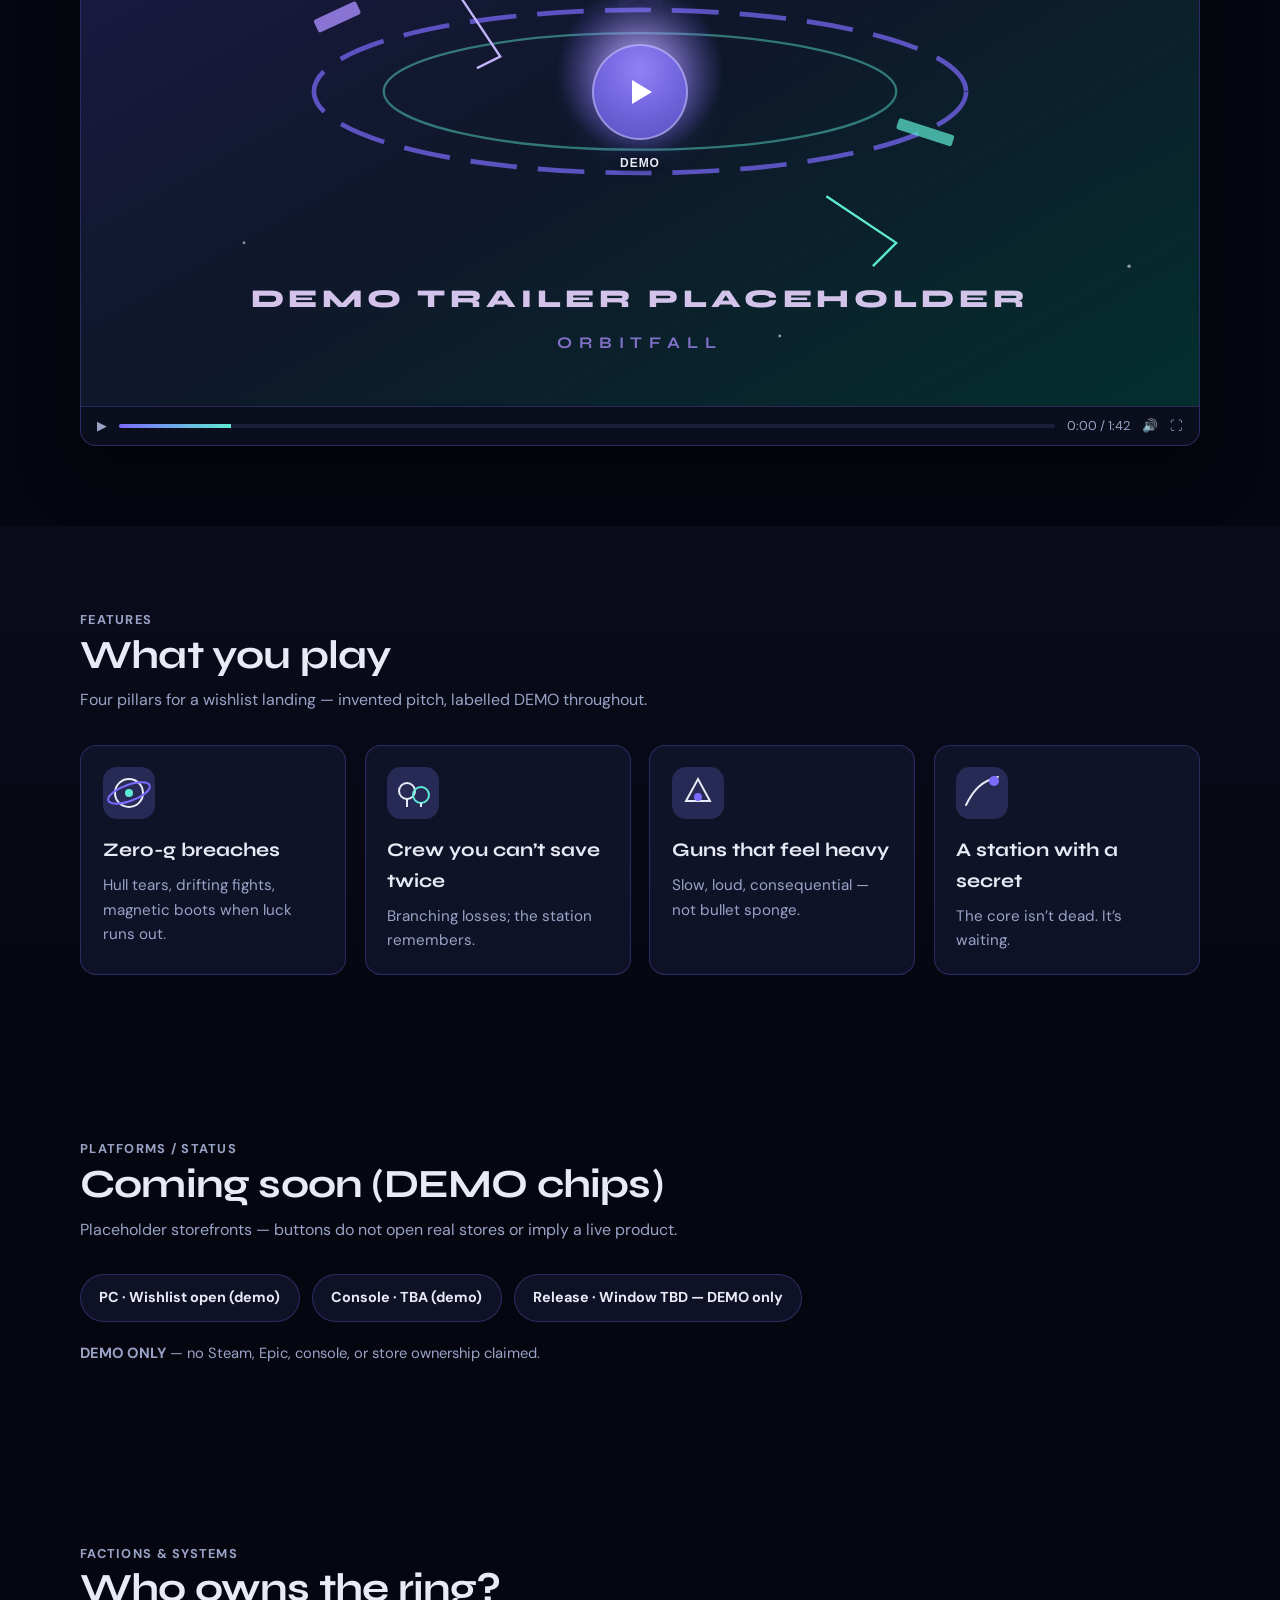
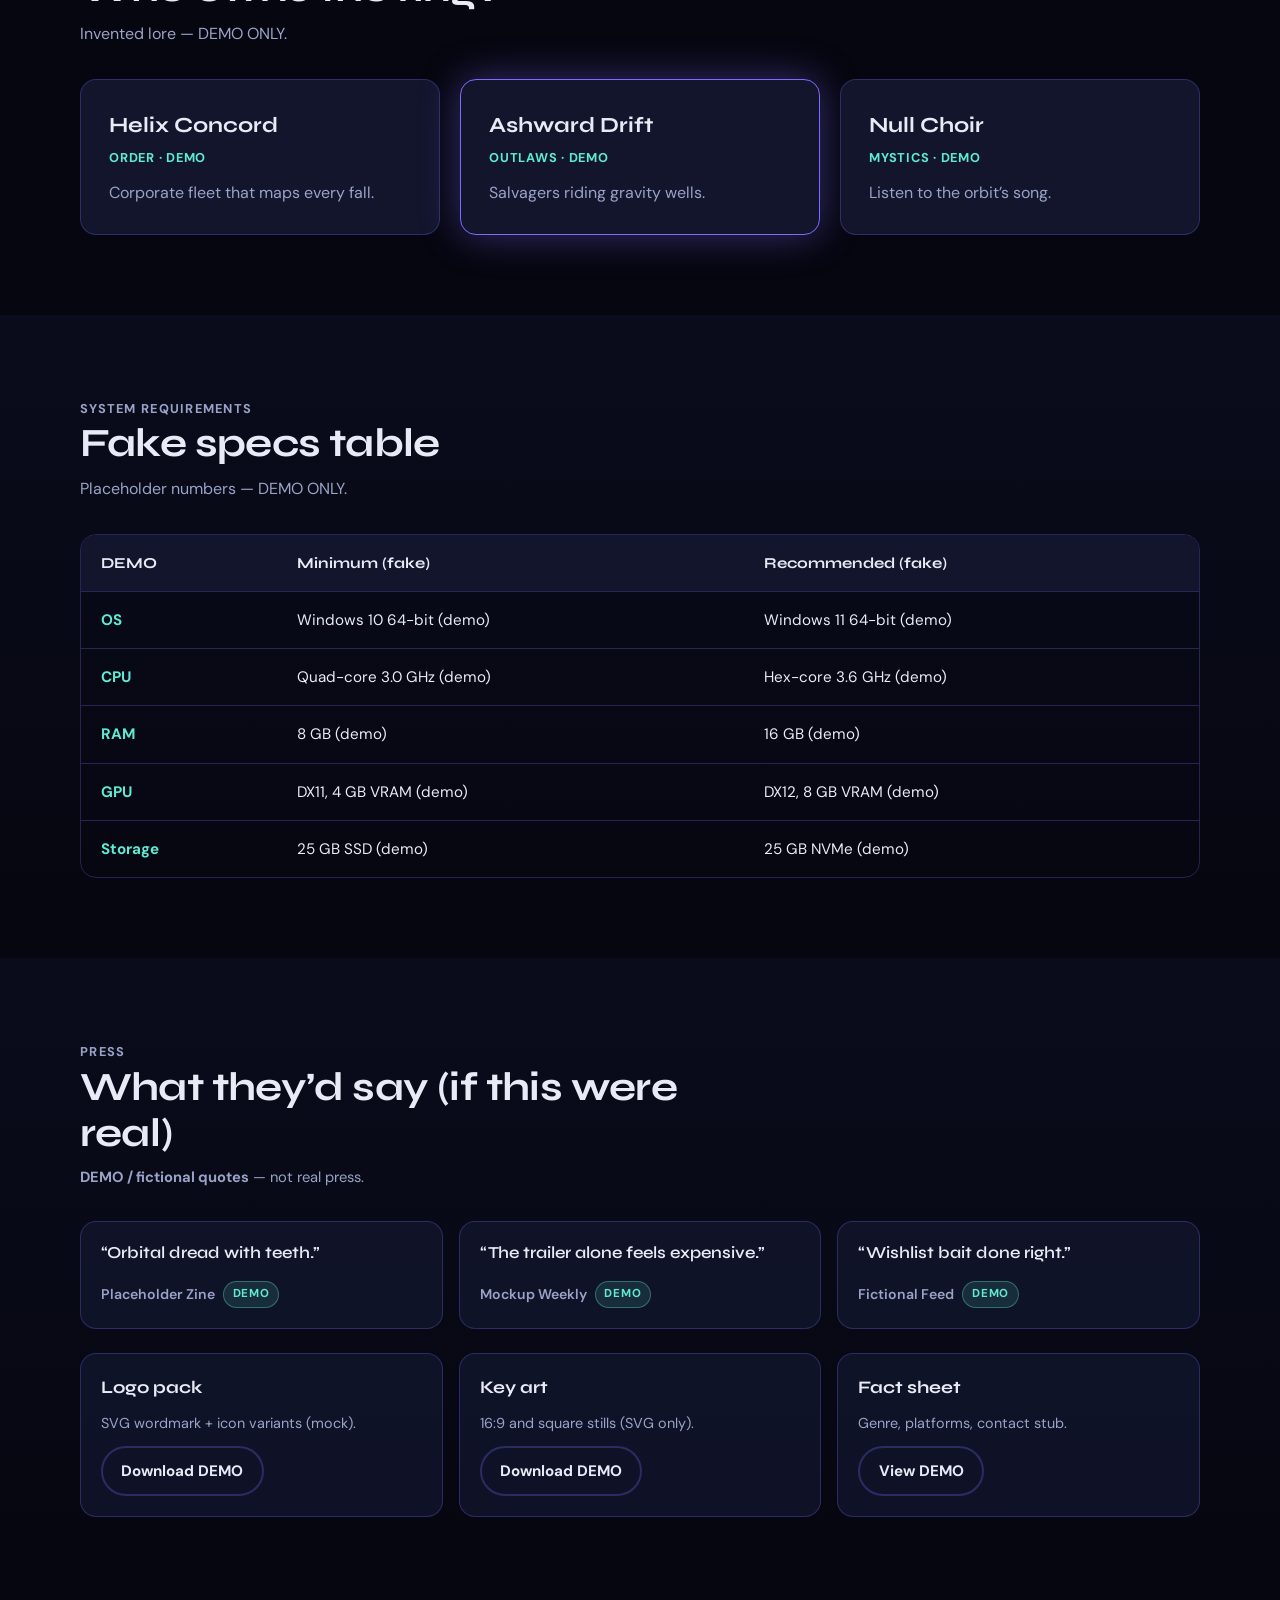
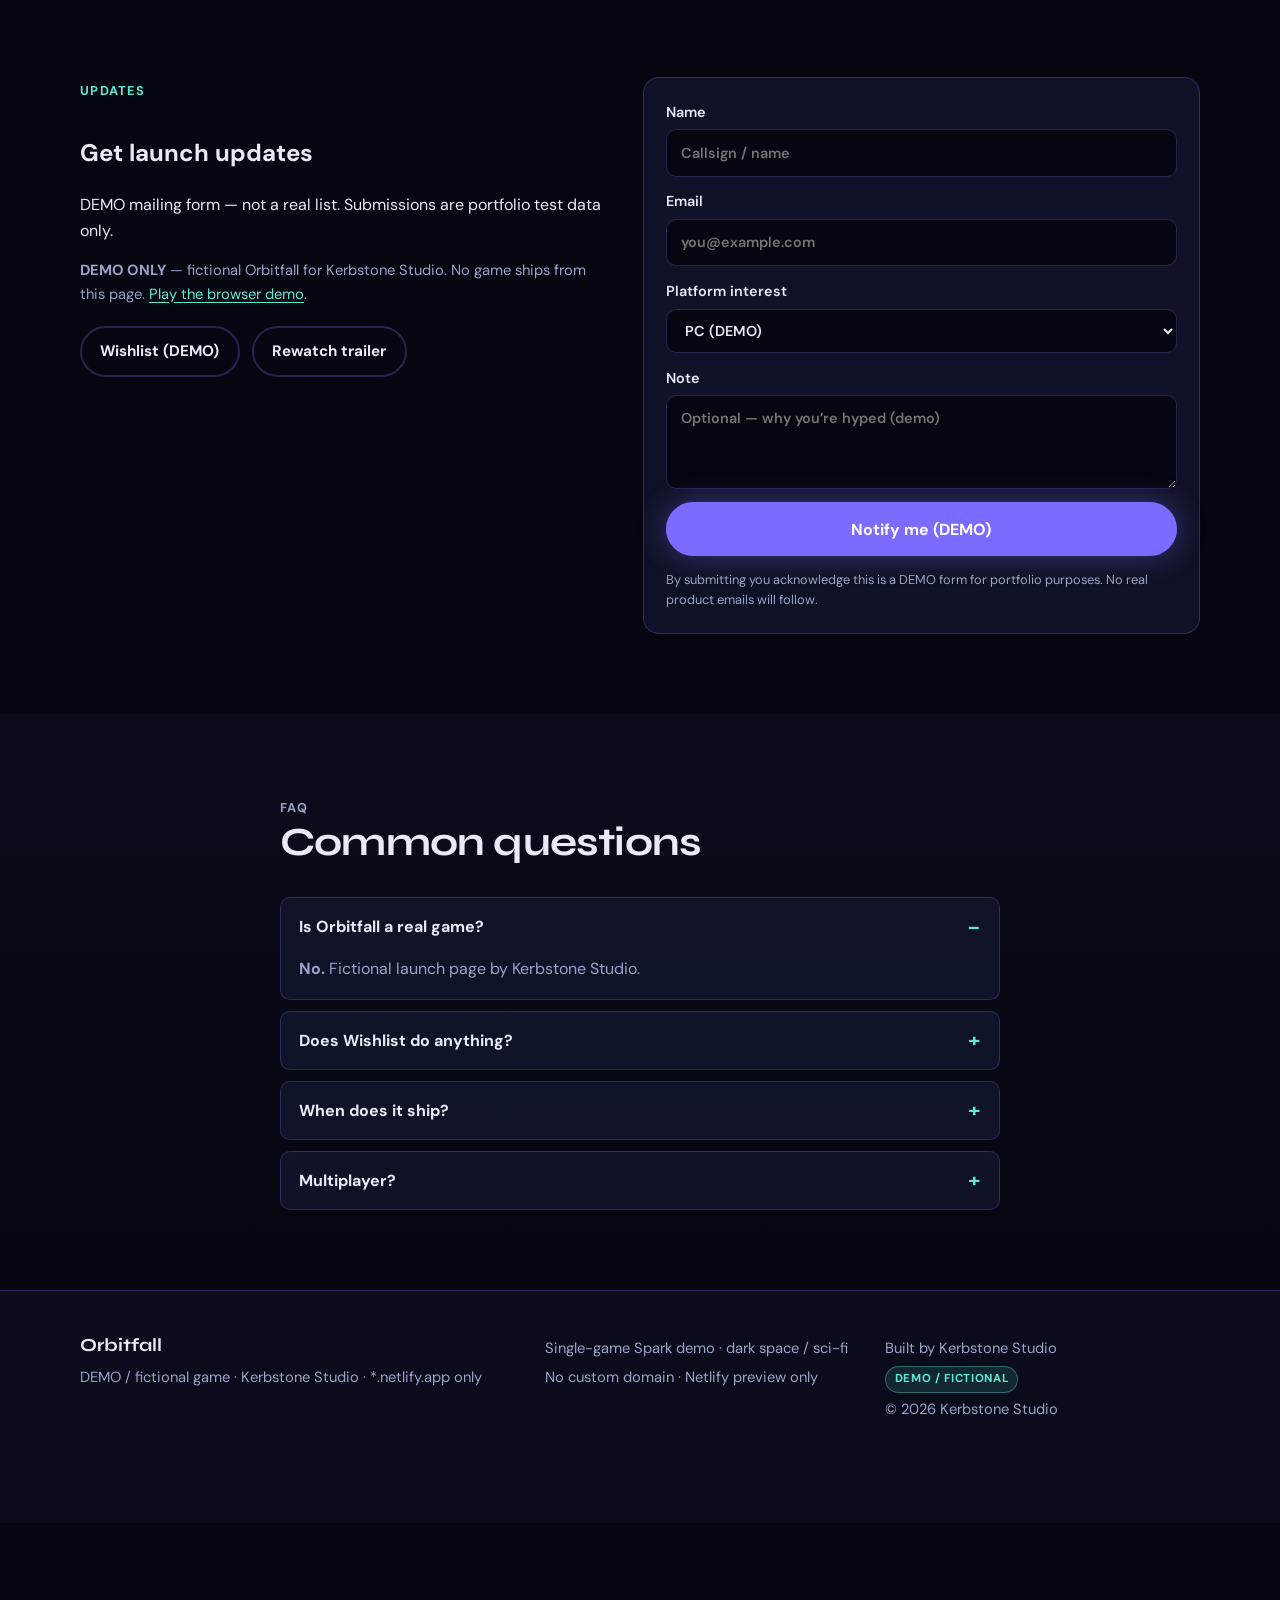
==== commit aa1bcd0c: "Link Play Now to kerbstone-orbitfall-game Netlify DEMO Adds playable browser game CTAs on the wishli" ====
--- a/index.html
+++ b/index.html
@@ -7,6 +7,7 @@
   <meta name="robots" content="noindex, nofollow" />
   <meta name="theme-color" content="#05060f" />
   <title>Orbitfall — DEMO wishlist landing | Kerbstone Studio</title>
+  <!-- play-link-v1 -->
   <link rel="preconnect" href="https://fonts.googleapis.com" />
   <link rel="preconnect" href="https://fonts.gstatic.com" crossorigin />
   <link href="https://fonts.googleapis.com/css2?family=Syne:wght@600;700;800&family=DM+Sans:ital,opsz,wght@0,9..40,400;0,9..40,500;0,9..40,600;0,9..40,700;1,9..40,400&display=swap" rel="stylesheet" />
@@ -45,6 +46,7 @@
         <a href="#wishlist">Updates</a>
         <a href="#faq">FAQ</a>
       </nav>
+      <a class="btn btn-ghost header-cta" href="https://kerbstone-orbitfall-game.netlify.app" style="margin-right:.4rem">Play Now</a>
       <a class="btn btn-accent header-cta" href="#wishlist">Wishlist (DEMO)</a>
     </div>
   </header>
@@ -59,8 +61,9 @@
           <h1>Fall out of orbit. Fight your way home.</h1>
           <p class="lede">A single-player action adventure through a dying station — cinematic trailer hero, wishlist-first. Kerbstone <strong>DEMO</strong> landing, not a real Steam page.</p>
           <div class="hero-actions">
-            <a class="btn btn-accent btn-lg" href="javascript:void(0)">Wishlist (DEMO)</a>
+            <a class="btn btn-accent btn-lg" href="https://kerbstone-orbitfall-game.netlify.app">Play Now (DEMO)</a>
             <a class="btn btn-ghost btn-lg" href="#trailer">Watch trailer</a>
+            <a class="btn btn-ghost btn-lg" href="javascript:void(0)">Wishlist (DEMO)</a>
           </div>
           <ul class="hero-points">
             <li>Dying station · zero-g breaches (demo fiction)</li>
@@ -108,7 +111,8 @@
             <p class="card-label">DEMO wishlist card</p>
             <h2>One game. One job.</h2>
             <p>Watch the trailer. Hit wishlist. Follow updates — all placeholders on this Spark.</p>
-            <a class="btn btn-accent btn-block" href="javascript:void(0)">Wishlist (DEMO)</a>
+            <a class="btn btn-accent btn-block" href="https://kerbstone-orbitfall-game.netlify.app">Play Now (DEMO)</a>
+            <a class="btn btn-ghost btn-block" href="javascript:void(0)" style="margin-top:.5rem">Wishlist (DEMO)</a>
             <p class="card-note">DEMO ONLY · Kerbstone Studio portfolio</p>
           </aside>
         </div>
@@ -315,7 +319,7 @@
           <p class="eyebrow">Updates</p>
           <h2>Get launch updates</h2>
           <p>DEMO mailing form — not a real list. Submissions are portfolio test data only.</p>
-          <p class="demo-note" style="margin-top:1rem"><strong>DEMO ONLY</strong> — fictional Orbitfall for Kerbstone Studio. No game ships from this page.</p>
+          <p class="demo-note" style="margin-top:1rem"><strong>DEMO ONLY</strong> — fictional Orbitfall for Kerbstone Studio. No game ships from this page. <a href="https://kerbstone-orbitfall-game.netlify.app">Play the browser demo</a>.</p>
           <div class="hero-actions" style="margin-top:1.25rem">
             <a class="btn btn-ghost" href="javascript:void(0)">Wishlist (DEMO)</a>
             <a class="btn btn-ghost" href="#trailer">Rewatch trailer</a>
